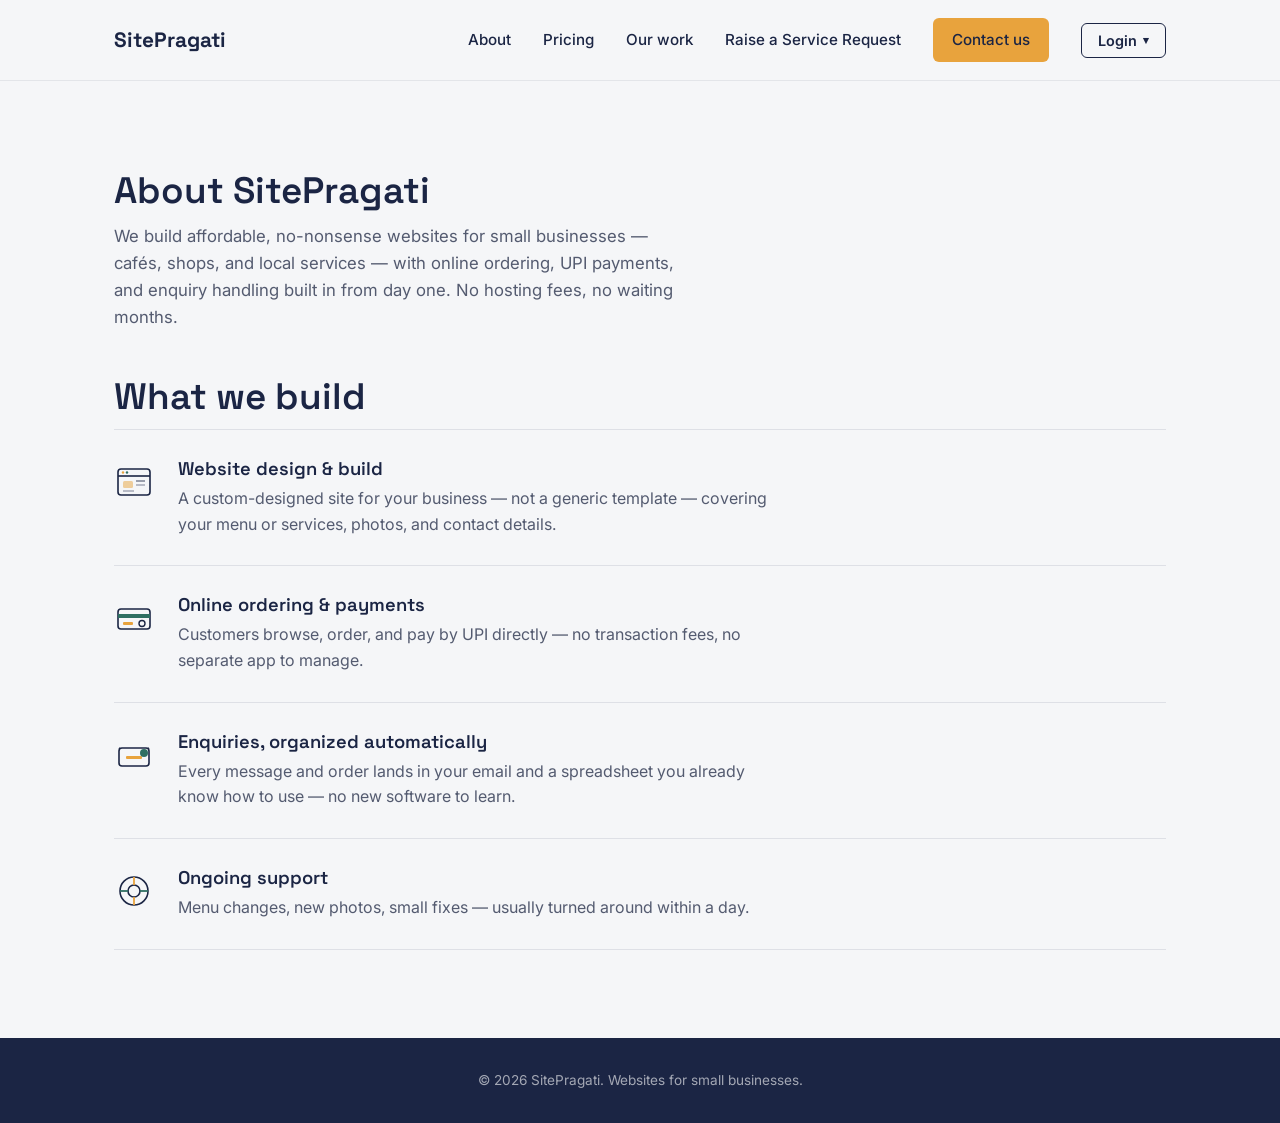
==== about.html @ b1efb274 "Merge Testimonials into Our work; remove standalone tab "What clients say" now lives inside the #wor" ====
<!DOCTYPE html>
<html lang="en">
<head>
<meta charset="UTF-8">
<meta name="viewport" content="width=device-width, initial-scale=1.0">
<meta name="description" content="SitePragati builds affordable websites for small businesses — cafés, shops, and services — with online ordering, UPI payments, and enquiry handling built in from day one. No hosting fees, live in weeks.">
<link rel="canonical" href="https://sitepragati.in/about.html">
<title>About — SitePragati</title>
<link rel="preconnect" href="https://fonts.googleapis.com">
<link rel="preconnect" href="https://fonts.gstatic.com" crossorigin>
<link href="https://fonts.googleapis.com/css2?family=Space+Grotesk:wght@500;600;700&family=Inter:wght@400;500;600&display=swap" rel="stylesheet">
<link rel="stylesheet" href="style.css">
</head>
<body>

<a href="#main" class="skip-link">Skip to content</a>

<header>
  <nav class="nav">
    <a href="/" class="brand">SitePragati</a>
    <button class="nav-toggle" id="navToggle" aria-label="Open menu" aria-expanded="false">&#9776;</button>
    <ul class="nav-links" id="navLinks">
      <li><a href="about.html">About</a></li>
      <li><a href="pricing.html">Pricing</a></li>
      <li><a href="index.html#work">Our work</a></li>
      <li><a href="raise-request.html">Raise a Service Request</a></li>
      <li><a href="contact.html" class="btn btn-primary btn-small">Contact us</a></li>
      <li class="login-dropdown">
        <button type="button" class="login-dropdown-btn" id="loginDropdownBtn" aria-haspopup="true" aria-expanded="false">
          Login <span class="caret">&#9662;</span>
        </button>
        <div class="login-dropdown-menu" id="loginDropdownMenu" hidden>
          <a href="portal.html?role=customer">Customer Login</a>
          <a href="portal.html?role=admin">Admin Login</a>
        </div>
      </li>
    </ul>
  </nav>
</header>

<main id="main">

  <section class="services">
    <div class="wrap">
      <h1 class="page-title">About SitePragati</h1>
      <p class="section-lead">We build affordable, no-nonsense websites for small businesses — cafés, shops, and local services — with online ordering, UPI payments, and enquiry handling built in from day one. No hosting fees, no waiting months.</p>

      <h2>What we build</h2>
      <ul class="service-list">
        <li>
          <img src="images/icon-design.svg" alt="" aria-hidden="true">
          <div>
            <h3>Website design &amp; build</h3>
            <p>A custom-designed site for your business — not a generic template — covering your menu or services, photos, and contact details.</p>
          </div>
        </li>
        <li>
          <img src="images/icon-payment.svg" alt="" aria-hidden="true">
          <div>
            <h3>Online ordering &amp; payments</h3>
            <p>Customers browse, order, and pay by UPI directly — no transaction fees, no separate app to manage.</p>
          </div>
        </li>
        <li>
          <img src="images/icon-inbox.svg" alt="" aria-hidden="true">
          <div>
            <h3>Enquiries, organized automatically</h3>
            <p>Every message and order lands in your email and a spreadsheet you already know how to use — no new software to learn.</p>
          </div>
        </li>
        <li>
          <img src="images/icon-support.svg" alt="" aria-hidden="true">
          <div>
            <h3>Ongoing support</h3>
            <p>Menu changes, new photos, small fixes — usually turned around within a day.</p>
          </div>
        </li>
      </ul>
    </div>
  </section>

</main>

<footer>
  <p>&copy; <span id="year"></span> SitePragati. Websites for small businesses.</p>
</footer>

<script src="common.js"></script>
</body>
</html>
---- style.css ----
:root{
  --navy: #1B2544;
  --navy-soft: #2B3A63;
  --amber: #E8A33D;
  --amber-dark: #C77F1F;
  --teal: #2F6F62;
  --paper: #F5F6F8;
  --paper-dim: #EBEDF2;
  --slate: #545B70;
  --white: #FFFFFF;
}
*{box-sizing:border-box; margin:0; padding:0;}
html{scroll-behavior:smooth;}
body{
  font-family:'Inter', sans-serif;
  background:var(--paper);
  color:var(--navy);
  line-height:1.6;
  font-size:16px;
}
h1,h2,h3{
  font-family:'Space Grotesk', sans-serif;
  color:var(--navy);
  font-weight:600;
  line-height:1.2;
}
a{color:inherit; text-decoration:none;}
img{max-width:100%; display:block;}
.wrap{max-width:1100px; margin:0 auto; padding:0 24px;}

.skip-link{
  position:absolute; left:-999px; top:0; background:var(--amber); color:var(--navy);
  padding:10px 16px; z-index:200; font-weight:600;
}
.skip-link:focus{left:16px; top:16px;}
:focus-visible{outline:3px solid var(--amber); outline-offset:2px;}

/* ===== Header ===== */
header{
  position:sticky; top:0; z-index:100;
  background:rgba(245,246,248,0.92);
  backdrop-filter:blur(8px);
  border-bottom:1px solid rgba(27,37,68,0.08);
}
.nav{
  display:flex; align-items:center; justify-content:space-between;
  padding:18px 24px; max-width:1100px; margin:0 auto;
}
.brand{
  font-family:'Space Grotesk', sans-serif; font-weight:700; font-size:1.3rem;
  color:var(--navy);
}
.nav-links{display:flex; align-items:center; gap:32px; list-style:none;}
.nav-links a{font-size:0.95rem; font-weight:500; color:var(--navy);}
.nav-links a:not(.btn):hover{color:var(--teal);}

.login-dropdown{position:relative;}
.login-dropdown-btn{
  background:none; border:1.5px solid var(--navy); color:var(--navy);
  font-family:inherit; font-size:0.9rem; font-weight:600;
  padding:8px 16px; border-radius:6px; cursor:pointer;
  display:flex; align-items:center; gap:6px;
}
.login-dropdown-btn:hover{background:rgba(27,37,68,0.06);}
.login-dropdown-btn .caret{font-size:0.7rem;}
.login-dropdown-menu{
  position:absolute; top:calc(100% + 8px); right:0; z-index:50;
  background:var(--white); border:1px solid rgba(27,37,68,0.12);
  border-radius:8px; box-shadow:0 10px 30px rgba(27,37,68,0.15);
  min-width:170px; overflow:hidden;
}
.login-dropdown-menu a{
  display:block; padding:12px 16px; font-size:0.9rem; font-weight:500;
  color:var(--navy); border-bottom:1px solid rgba(27,37,68,0.08);
}
.login-dropdown-menu a:last-child{border-bottom:none;}
.login-dropdown-menu a:hover{background:var(--paper-dim); color:var(--teal);}

@media (max-width:800px){
  .login-dropdown{width:100%;}
  .login-dropdown-btn{width:100%; justify-content:space-between; padding:14px 24px; border:none; border-radius:0;}
  .login-dropdown-menu{position:static; box-shadow:none; border:none; border-top:1px solid rgba(27,37,68,0.08); border-radius:0;}
}
.nav-toggle{display:none; background:none; border:none; font-size:1.6rem; color:var(--navy); cursor:pointer;}

@media (max-width:800px){
  .nav-links{
    position:absolute; top:100%; left:0; right:0;
    background:var(--paper);
    flex-direction:column; align-items:flex-start; gap:0;
    border-bottom:1px solid rgba(27,37,68,0.08);
    max-height:0; overflow:hidden; transition:max-height 0.25s ease;
  }
  .nav-links.open{max-height:80vh; overflow-y:auto;}
  .nav-links li{width:100%;}
  .nav-links a{display:block; padding:16px 24px; width:100%; border-bottom:1px solid rgba(27,37,68,0.06);}
  .nav-toggle{display:block;}
}

/* ===== Buttons ===== */
.btn{
  display:inline-block; padding:13px 26px; border-radius:6px;
  font-weight:600; font-size:0.95rem; cursor:pointer; border:1.5px solid transparent;
  transition:transform 0.15s ease, background 0.15s ease;
}
.btn-primary{background:var(--amber); color:var(--navy);}
.btn-primary:hover{background:var(--amber-dark); transform:translateY(-1px);}
.btn-outline{border-color:var(--navy); color:var(--navy);}
.btn-outline:hover{background:rgba(27,37,68,0.06);}
.btn-small{padding:9px 18px; font-size:0.88rem;}

section{padding:88px 0;}
h2{font-size:clamp(1.7rem, 3.2vw, 2.3rem); margin-bottom:10px;}
.section-lead{color:var(--slate); font-size:1.05rem; max-width:52ch; margin-bottom:44px;}
/* Standalone page title (About/Pricing/Contact) — an <h1>, sized to match h2 */
.page-title{font-size:clamp(1.7rem, 3.2vw, 2.3rem); margin-bottom:10px;}

/* ===== Hero ===== */
.hero{padding:70px 0 90px;}
.hero-grid{display:grid; grid-template-columns:1.1fr 0.9fr; gap:56px; align-items:center;}
.hero-grid > *{min-width:0;}
.hero-copy h1{font-size:clamp(2.2rem, 4.6vw, 3.2rem); max-width:16ch; margin-bottom:20px;}
.hero-copy p{color:var(--slate); font-size:1.1rem; max-width:48ch; margin-bottom:32px;}
.hero-actions{display:flex; gap:16px; flex-wrap:wrap; margin-bottom:40px;}
.hero-facts{display:flex; gap:36px; list-style:none;}
.hero-facts li{display:flex; flex-direction:column;}
.hero-facts strong{font-family:'Space Grotesk', sans-serif; font-size:1.4rem; color:var(--teal);}
.hero-facts span{font-size:0.85rem; color:var(--slate);}
.hero-visual{background:var(--paper-dim); border-radius:12px; padding:20px;}

@media (max-width:860px){
  .hero-grid{grid-template-columns:1fr;}
  .hero-visual{order:-1;}
}

/* ===== Services ===== */
.service-list{list-style:none; display:flex; flex-direction:column; gap:0;}
.service-list li{
  display:flex; gap:24px; align-items:flex-start;
  padding:28px 0; border-top:1px solid rgba(27,37,68,0.1);
}
.service-list li:last-child{border-bottom:1px solid rgba(27,37,68,0.1);}
.service-list img{width:40px; height:40px; flex-shrink:0; margin-top:4px;}
.service-list h3{font-size:1.15rem; margin-bottom:6px;}
.service-list p{color:var(--slate); max-width:60ch;}

/* ===== Pricing ===== */
.price-grid{display:grid; grid-template-columns:1fr 1fr 1fr; gap:24px; align-items:stretch; margin-bottom:40px;}
.price-grid > *{min-width:0;}
.price-card{
  border:1px solid rgba(27,37,68,0.15); border-radius:10px;
  padding:32px 28px; display:flex; flex-direction:column;
  background:var(--white);
}
.price-card-featured{
  border:2px solid var(--amber);
  background:var(--navy);
  position:relative;
}
.price-card-featured h3, .price-card-featured .price-amount{color:var(--white);}
.price-card-featured .price-note{color:rgba(255,255,255,0.6);}
.price-card-featured ul li{color:rgba(255,255,255,0.85); border-top-color:rgba(255,255,255,0.15);}
.price-badge{
  color:var(--amber); font-weight:600; font-size:0.82rem;
  margin-bottom:10px;
}
.price-card h3{font-size:1.2rem; margin-bottom:10px;}
.price-amount{font-family:'Space Grotesk', sans-serif; font-size:1.6rem; font-weight:700; color:var(--navy);}
.price-note{font-size:0.82rem; color:var(--slate); margin-bottom:20px;}
.price-card ul{list-style:none; flex-grow:1; margin-bottom:24px;}
.price-card ul li{
  font-size:0.92rem; color:var(--slate); padding:10px 0;
  border-top:1px solid rgba(27,37,68,0.08);
}
.price-card ul li:first-child{border-top:none;}
.price-cta{width:100%; text-align:center;}
.price-card-featured .btn-outline{border-color:var(--white); color:var(--white);}
.price-card-featured .btn-outline:hover{background:rgba(255,255,255,0.1);}

.care-plan{
  display:flex; justify-content:space-between; align-items:center; gap:32px;
  flex-wrap:wrap; padding:32px; border-radius:10px;
  background:var(--paper-dim); border:1px dashed rgba(27,37,68,0.25);
}
.care-plan-copy{flex:1; min-width:260px;}
.care-plan-copy h3{font-size:1.1rem; margin-bottom:8px;}
.care-plan-copy h3 span{font-weight:400; color:var(--slate); font-size:0.9rem;}
.care-plan-copy p{color:var(--slate); max-width:52ch;}
.care-plan-price{text-align:right; flex-shrink:0;}
.care-plan-price .price-note{margin-bottom:14px;}

@media (max-width:900px){
  .price-grid{grid-template-columns:1fr;}
  .care-plan{flex-direction:column; align-items:flex-start; text-align:left;}
  .care-plan-price{text-align:left;}
}

/* ===== Work / Case study ===== */
.work{background:var(--navy); color:var(--white);}
.work h2, .work .section-lead{color:var(--white);}
.work .section-lead{color:rgba(255,255,255,0.7);}
.testimonials-inline{margin-top:80px; padding-top:64px; border-top:1px solid rgba(255,255,255,0.12);}
.testimonials-inline h3{color:var(--white); font-size:1.4rem; margin-bottom:28px;}
.work blockquote p{color:var(--white);}
.work blockquote cite{color:rgba(255,255,255,0.6);}
.work .testimonial-note{color:rgba(255,255,255,0.6);}
.case-study{display:grid; grid-template-columns:1.1fr 0.9fr; gap:48px; align-items:center;}
.case-study > *{min-width:0;}
.case-study + .case-study{margin-top:64px; padding-top:64px; border-top:1px solid rgba(255,255,255,0.12);}
.work-status{color:rgba(255,255,255,0.6); font-size:0.95rem;}
.browser-frame{background:var(--white); border-radius:10px; overflow:hidden; box-shadow:0 20px 50px rgba(0,0,0,0.35);}
.browser-bar{
  display:flex; align-items:center; gap:6px; padding:10px 14px;
  background:var(--paper-dim);
}
.browser-bar span{width:9px; height:9px; border-radius:50%; background:rgba(27,37,68,0.25);}
.browser-url{
  margin-left:12px; font-size:0.75rem; color:var(--slate);
  background:var(--white); padding:3px 10px; border-radius:4px;
}
.case-kicker{color:var(--amber); font-weight:600; font-size:0.95rem; margin-bottom:8px;}
.case-copy h3{font-size:1.6rem; color:var(--white); margin-bottom:14px;}
.case-copy p{color:rgba(255,255,255,0.78); margin-bottom:26px;}
.case-stats{display:flex; gap:32px; list-style:none; flex-wrap:wrap;}
.case-stats li{display:flex; flex-direction:column;}
.case-stats strong{font-family:'Space Grotesk', sans-serif; font-size:1.3rem; color:var(--amber);}
.case-stats span{font-size:0.82rem; color:rgba(255,255,255,0.6);}

@media (max-width:860px){
  .case-study{grid-template-columns:1fr;}
}

/* ===== Razorpay demo ===== */
.razorpay-demo{background:var(--paper-dim);}
.razorpay-grid{display:grid; grid-template-columns:1.1fr 0.9fr; gap:48px; align-items:center;}
.razorpay-grid > *{min-width:0;}
.demo-badge{
  display:inline-block; font-size:0.82rem; font-weight:600; color:var(--teal);
  background:rgba(47,111,98,0.1); padding:5px 12px; border-radius:20px; margin-bottom:16px;
}
.razorpay-copy p{color:var(--slate); margin-bottom:16px; max-width:48ch;}
.test-details{
  font-size:0.85rem; background:var(--white); padding:14px 16px;
  border-radius:6px; border:1px solid rgba(27,37,68,0.1); color:var(--navy);
  line-height:1.7;
}
.razorpay-box{
  background:var(--white); border-radius:10px; padding:32px;
  border:1px solid rgba(27,37,68,0.1); display:flex; flex-direction:column; gap:12px;
}
.razorpay-box label{font-size:0.88rem; font-weight:600; color:var(--navy);}
.razorpay-box input{
  padding:12px 14px; border:1px solid rgba(27,37,68,0.2); border-radius:6px;
  font-family:inherit; font-size:1rem; background:var(--paper); color:var(--navy);
}
.razorpay-box .btn{margin-top:6px;}
#razorpayStatus{min-height:1.2em; font-weight:500;}

@media (max-width:860px){
  .razorpay-grid{grid-template-columns:1fr;}
}

/* ===== Testimonials ===== */
.quote-grid{display:grid; grid-template-columns:1fr 1fr; gap:40px;}
.quote-grid > *{min-width:0;}
blockquote{border-left:3px solid var(--teal); padding-left:24px;}
blockquote p{font-size:1.1rem; margin-bottom:14px; color:var(--navy);}
blockquote cite{font-size:0.88rem; color:var(--slate); font-style:normal;}
.testimonial-note{margin-top:36px; font-size:0.85rem; color:var(--slate); font-style:italic;}

/* ===== Referral ===== */
.referral-section{padding:20px 0 60px;}
.referral-card{
  display:flex; align-items:center; gap:28px; flex-wrap:wrap;
  background:linear-gradient(135deg, var(--navy) 0%, #2B3A63 100%);
  border-radius:14px; padding:36px 40px;
  box-shadow:0 12px 32px rgba(27,37,68,0.2);
}
.referral-card-icon{
  font-size:2.4rem; flex-shrink:0;
  background:rgba(232,163,61,0.18); width:72px; height:72px;
  border-radius:50%; display:flex; align-items:center; justify-content:center;
}
.referral-card-text{flex:1; min-width:260px;}
.referral-card-text h2{color:#FFFFFF; font-size:1.4rem; margin-bottom:8px;}
.referral-card-text p{color:rgba(255,255,255,0.78); font-size:0.98rem; line-height:1.6; margin:0;}
.referral-card .btn{flex-shrink:0;}

@media (max-width:700px){
  .referral-card{flex-direction:column; align-items:flex-start; text-align:left; padding:28px;}
  .referral-card .btn{width:100%; text-align:center;}
}

@media (max-width:700px){
  .quote-grid{grid-template-columns:1fr;}
}

/* ===== Contact ===== */
.contact-grid{display:grid; grid-template-columns:0.9fr 1.1fr; gap:56px;}
.contact-grid > *{min-width:0;}
.contact-copy p{color:var(--slate); margin-bottom:28px; max-width:40ch;}
.contact-info dt{font-weight:600; font-size:0.85rem; color:var(--slate); margin-top:14px;}
.contact-info dt:first-child{margin-top:0;}
.contact-info dd{font-size:1.05rem;}

form{display:flex; flex-direction:column; gap:14px; background:var(--white); padding:32px; border-radius:10px; border:1px solid rgba(27,37,68,0.1);}
label{font-size:0.88rem; font-weight:600; color:var(--navy);}
input, select, textarea{
  padding:12px 14px; border:1px solid rgba(27,37,68,0.2); border-radius:6px;
  font-family:inherit; font-size:0.98rem; background:var(--paper); color:var(--navy);
}
input:focus, select:focus, textarea:focus{border-color:var(--teal);}
textarea{resize:vertical;}
form .btn{margin-top:6px; align-self:flex-start;}
.form-note{font-size:0.82rem; color:var(--slate);}

@media (max-width:860px){
  .contact-grid{grid-template-columns:1fr;}
}

footer{
  background:var(--navy); color:rgba(255,255,255,0.6);
  padding:32px 24px; text-align:center; font-size:0.85rem;
}

@media (prefers-reduced-motion: reduce){
  html{scroll-behavior:auto;}
  *{transition:none !important;}
}
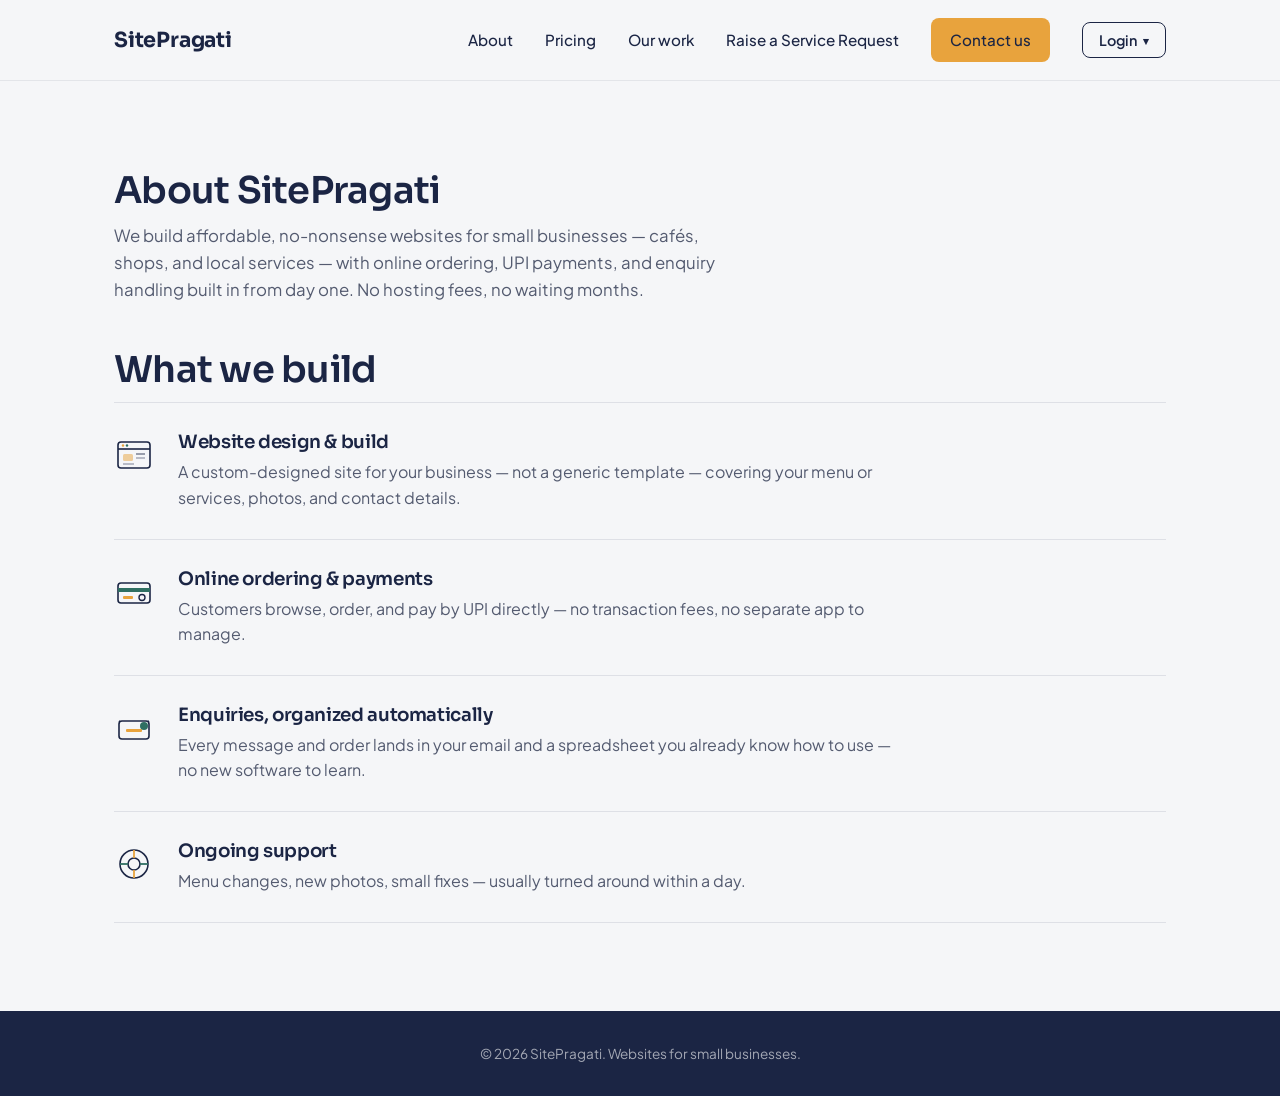
==== commit f33c094d: "Refresh typography and layout across the site Swap Space Grotesk/Inter for Sora (headings) and Plus " ====
--- a/about.html
+++ b/about.html
@@ -8,7 +8,7 @@
 <title>About — SitePragati</title>
 <link rel="preconnect" href="https://fonts.googleapis.com">
 <link rel="preconnect" href="https://fonts.gstatic.com" crossorigin>
-<link href="https://fonts.googleapis.com/css2?family=Space+Grotesk:wght@500;600;700&family=Inter:wght@400;500;600&display=swap" rel="stylesheet">
+<link href="https://fonts.googleapis.com/css2?family=Sora:wght@500;600;700&family=Plus+Jakarta+Sans:wght@400;500;600;700&display=swap" rel="stylesheet">
 <link rel="stylesheet" href="style.css">
 </head>
 <body>
--- a/style.css
+++ b/style.css
@@ -8,21 +8,26 @@
   --paper-dim: #EBEDF2;
   --slate: #545B70;
   --white: #FFFFFF;
+  --radius-sm: 8px;
+  --radius-md: 12px;
+  --radius-lg: 16px;
+  --shadow-card: 0 4px 16px rgba(27,37,68,0.06);
 }
 *{box-sizing:border-box; margin:0; padding:0;}
 html{scroll-behavior:smooth;}
 body{
-  font-family:'Inter', sans-serif;
+  font-family:'Plus Jakarta Sans', sans-serif;
   background:var(--paper);
   color:var(--navy);
   line-height:1.6;
   font-size:16px;
 }
 h1,h2,h3{
-  font-family:'Space Grotesk', sans-serif;
+  font-family:'Sora', sans-serif;
   color:var(--navy);
   font-weight:600;
   line-height:1.2;
+  letter-spacing:-0.02em;
 }
 a{color:inherit; text-decoration:none;}
 img{max-width:100%; display:block;}
@@ -47,8 +52,8 @@
   padding:18px 24px; max-width:1100px; margin:0 auto;
 }
 .brand{
-  font-family:'Space Grotesk', sans-serif; font-weight:700; font-size:1.3rem;
-  color:var(--navy);
+  font-family:'Sora', sans-serif; font-weight:700; font-size:1.3rem;
+  color:var(--navy); letter-spacing:-0.01em;
 }
 .nav-links{display:flex; align-items:center; gap:32px; list-style:none;}
 .nav-links a{font-size:0.95rem; font-weight:500; color:var(--navy);}
@@ -58,7 +63,7 @@
 .login-dropdown-btn{
   background:none; border:1.5px solid var(--navy); color:var(--navy);
   font-family:inherit; font-size:0.9rem; font-weight:600;
-  padding:8px 16px; border-radius:6px; cursor:pointer;
+  padding:8px 16px; border-radius:var(--radius-sm); cursor:pointer;
   display:flex; align-items:center; gap:6px;
 }
 .login-dropdown-btn:hover{background:rgba(27,37,68,0.06);}
@@ -66,7 +71,7 @@
 .login-dropdown-menu{
   position:absolute; top:calc(100% + 8px); right:0; z-index:50;
   background:var(--white); border:1px solid rgba(27,37,68,0.12);
-  border-radius:8px; box-shadow:0 10px 30px rgba(27,37,68,0.15);
+  border-radius:var(--radius-sm); box-shadow:0 10px 30px rgba(27,37,68,0.15);
   min-width:170px; overflow:hidden;
 }
 .login-dropdown-menu a{
@@ -99,7 +104,7 @@
 
 /* ===== Buttons ===== */
 .btn{
-  display:inline-block; padding:13px 26px; border-radius:6px;
+  display:inline-block; padding:13px 26px; border-radius:var(--radius-sm);
   font-weight:600; font-size:0.95rem; cursor:pointer; border:1.5px solid transparent;
   transition:transform 0.15s ease, background 0.15s ease;
 }
@@ -124,9 +129,9 @@
 .hero-actions{display:flex; gap:16px; flex-wrap:wrap; margin-bottom:40px;}
 .hero-facts{display:flex; gap:36px; list-style:none;}
 .hero-facts li{display:flex; flex-direction:column;}
-.hero-facts strong{font-family:'Space Grotesk', sans-serif; font-size:1.4rem; color:var(--teal);}
+.hero-facts strong{font-family:'Sora', sans-serif; font-size:1.4rem; color:var(--teal);}
 .hero-facts span{font-size:0.85rem; color:var(--slate);}
-.hero-visual{background:var(--paper-dim); border-radius:12px; padding:20px;}
+.hero-visual{background:var(--paper-dim); border-radius:var(--radius-md); padding:20px;}
 
 @media (max-width:860px){
   .hero-grid{grid-template-columns:1fr;}
@@ -148,9 +153,9 @@
 .price-grid{display:grid; grid-template-columns:1fr 1fr 1fr; gap:24px; align-items:stretch; margin-bottom:40px;}
 .price-grid > *{min-width:0;}
 .price-card{
-  border:1px solid rgba(27,37,68,0.15); border-radius:10px;
+  border:1px solid rgba(27,37,68,0.15); border-radius:var(--radius-md);
   padding:32px 28px; display:flex; flex-direction:column;
-  background:var(--white);
+  background:var(--white); box-shadow:var(--shadow-card);
 }
 .price-card-featured{
   border:2px solid var(--amber);
@@ -161,11 +166,12 @@
 .price-card-featured .price-note{color:rgba(255,255,255,0.6);}
 .price-card-featured ul li{color:rgba(255,255,255,0.85); border-top-color:rgba(255,255,255,0.15);}
 .price-badge{
-  color:var(--amber); font-weight:600; font-size:0.82rem;
+  color:var(--amber); font-weight:600; font-size:0.78rem;
+  text-transform:uppercase; letter-spacing:0.06em;
   margin-bottom:10px;
 }
 .price-card h3{font-size:1.2rem; margin-bottom:10px;}
-.price-amount{font-family:'Space Grotesk', sans-serif; font-size:1.6rem; font-weight:700; color:var(--navy);}
+.price-amount{font-family:'Sora', sans-serif; font-size:1.6rem; font-weight:700; color:var(--navy);}
 .price-note{font-size:0.82rem; color:var(--slate); margin-bottom:20px;}
 .price-card ul{list-style:none; flex-grow:1; margin-bottom:24px;}
 .price-card ul li{
@@ -179,7 +185,7 @@
 
 .care-plan{
   display:flex; justify-content:space-between; align-items:center; gap:32px;
-  flex-wrap:wrap; padding:32px; border-radius:10px;
+  flex-wrap:wrap; padding:32px; border-radius:var(--radius-md);
   background:var(--paper-dim); border:1px dashed rgba(27,37,68,0.25);
 }
 .care-plan-copy{flex:1; min-width:260px;}
@@ -208,7 +214,7 @@
 .case-study > *{min-width:0;}
 .case-study + .case-study{margin-top:64px; padding-top:64px; border-top:1px solid rgba(255,255,255,0.12);}
 .work-status{color:rgba(255,255,255,0.6); font-size:0.95rem;}
-.browser-frame{background:var(--white); border-radius:10px; overflow:hidden; box-shadow:0 20px 50px rgba(0,0,0,0.35);}
+.browser-frame{background:var(--white); border-radius:var(--radius-md); overflow:hidden; box-shadow:0 20px 50px rgba(0,0,0,0.35);}
 .browser-bar{
   display:flex; align-items:center; gap:6px; padding:10px 14px;
   background:var(--paper-dim);
@@ -218,12 +224,12 @@
   margin-left:12px; font-size:0.75rem; color:var(--slate);
   background:var(--white); padding:3px 10px; border-radius:4px;
 }
-.case-kicker{color:var(--amber); font-weight:600; font-size:0.95rem; margin-bottom:8px;}
+.case-kicker{color:var(--amber); font-weight:600; font-size:0.8rem; text-transform:uppercase; letter-spacing:0.06em; margin-bottom:10px;}
 .case-copy h3{font-size:1.6rem; color:var(--white); margin-bottom:14px;}
 .case-copy p{color:rgba(255,255,255,0.78); margin-bottom:26px;}
 .case-stats{display:flex; gap:32px; list-style:none; flex-wrap:wrap;}
 .case-stats li{display:flex; flex-direction:column;}
-.case-stats strong{font-family:'Space Grotesk', sans-serif; font-size:1.3rem; color:var(--amber);}
+.case-stats strong{font-family:'Sora', sans-serif; font-size:1.3rem; color:var(--amber);}
 .case-stats span{font-size:0.82rem; color:rgba(255,255,255,0.6);}
 
 @media (max-width:860px){
@@ -235,22 +241,24 @@
 .razorpay-grid{display:grid; grid-template-columns:1.1fr 0.9fr; gap:48px; align-items:center;}
 .razorpay-grid > *{min-width:0;}
 .demo-badge{
-  display:inline-block; font-size:0.82rem; font-weight:600; color:var(--teal);
+  display:inline-block; font-size:0.76rem; font-weight:600; color:var(--teal);
+  text-transform:uppercase; letter-spacing:0.06em;
   background:rgba(47,111,98,0.1); padding:5px 12px; border-radius:20px; margin-bottom:16px;
 }
 .razorpay-copy p{color:var(--slate); margin-bottom:16px; max-width:48ch;}
 .test-details{
   font-size:0.85rem; background:var(--white); padding:14px 16px;
-  border-radius:6px; border:1px solid rgba(27,37,68,0.1); color:var(--navy);
+  border-radius:var(--radius-sm); border:1px solid rgba(27,37,68,0.1); color:var(--navy);
   line-height:1.7;
 }
 .razorpay-box{
-  background:var(--white); border-radius:10px; padding:32px;
+  background:var(--white); border-radius:var(--radius-md); padding:32px;
   border:1px solid rgba(27,37,68,0.1); display:flex; flex-direction:column; gap:12px;
+  box-shadow:var(--shadow-card);
 }
 .razorpay-box label{font-size:0.88rem; font-weight:600; color:var(--navy);}
 .razorpay-box input{
-  padding:12px 14px; border:1px solid rgba(27,37,68,0.2); border-radius:6px;
+  padding:12px 14px; border:1px solid rgba(27,37,68,0.2); border-radius:var(--radius-sm);
   font-family:inherit; font-size:1rem; background:var(--paper); color:var(--navy);
 }
 .razorpay-box .btn{margin-top:6px;}
@@ -273,7 +281,7 @@
 .referral-card{
   display:flex; align-items:center; gap:28px; flex-wrap:wrap;
   background:linear-gradient(135deg, var(--navy) 0%, #2B3A63 100%);
-  border-radius:14px; padding:36px 40px;
+  border-radius:var(--radius-lg); padding:36px 40px;
   box-shadow:0 12px 32px rgba(27,37,68,0.2);
 }
 .referral-card-icon{
@@ -303,10 +311,10 @@
 .contact-info dt:first-child{margin-top:0;}
 .contact-info dd{font-size:1.05rem;}
 
-form{display:flex; flex-direction:column; gap:14px; background:var(--white); padding:32px; border-radius:10px; border:1px solid rgba(27,37,68,0.1);}
+form{display:flex; flex-direction:column; gap:14px; background:var(--white); padding:32px; border-radius:var(--radius-md); border:1px solid rgba(27,37,68,0.1); box-shadow:var(--shadow-card);}
 label{font-size:0.88rem; font-weight:600; color:var(--navy);}
 input, select, textarea{
-  padding:12px 14px; border:1px solid rgba(27,37,68,0.2); border-radius:6px;
+  padding:12px 14px; border:1px solid rgba(27,37,68,0.2); border-radius:var(--radius-sm);
   font-family:inherit; font-size:0.98rem; background:var(--paper); color:var(--navy);
 }
 input:focus, select:focus, textarea:focus{border-color:var(--teal);}
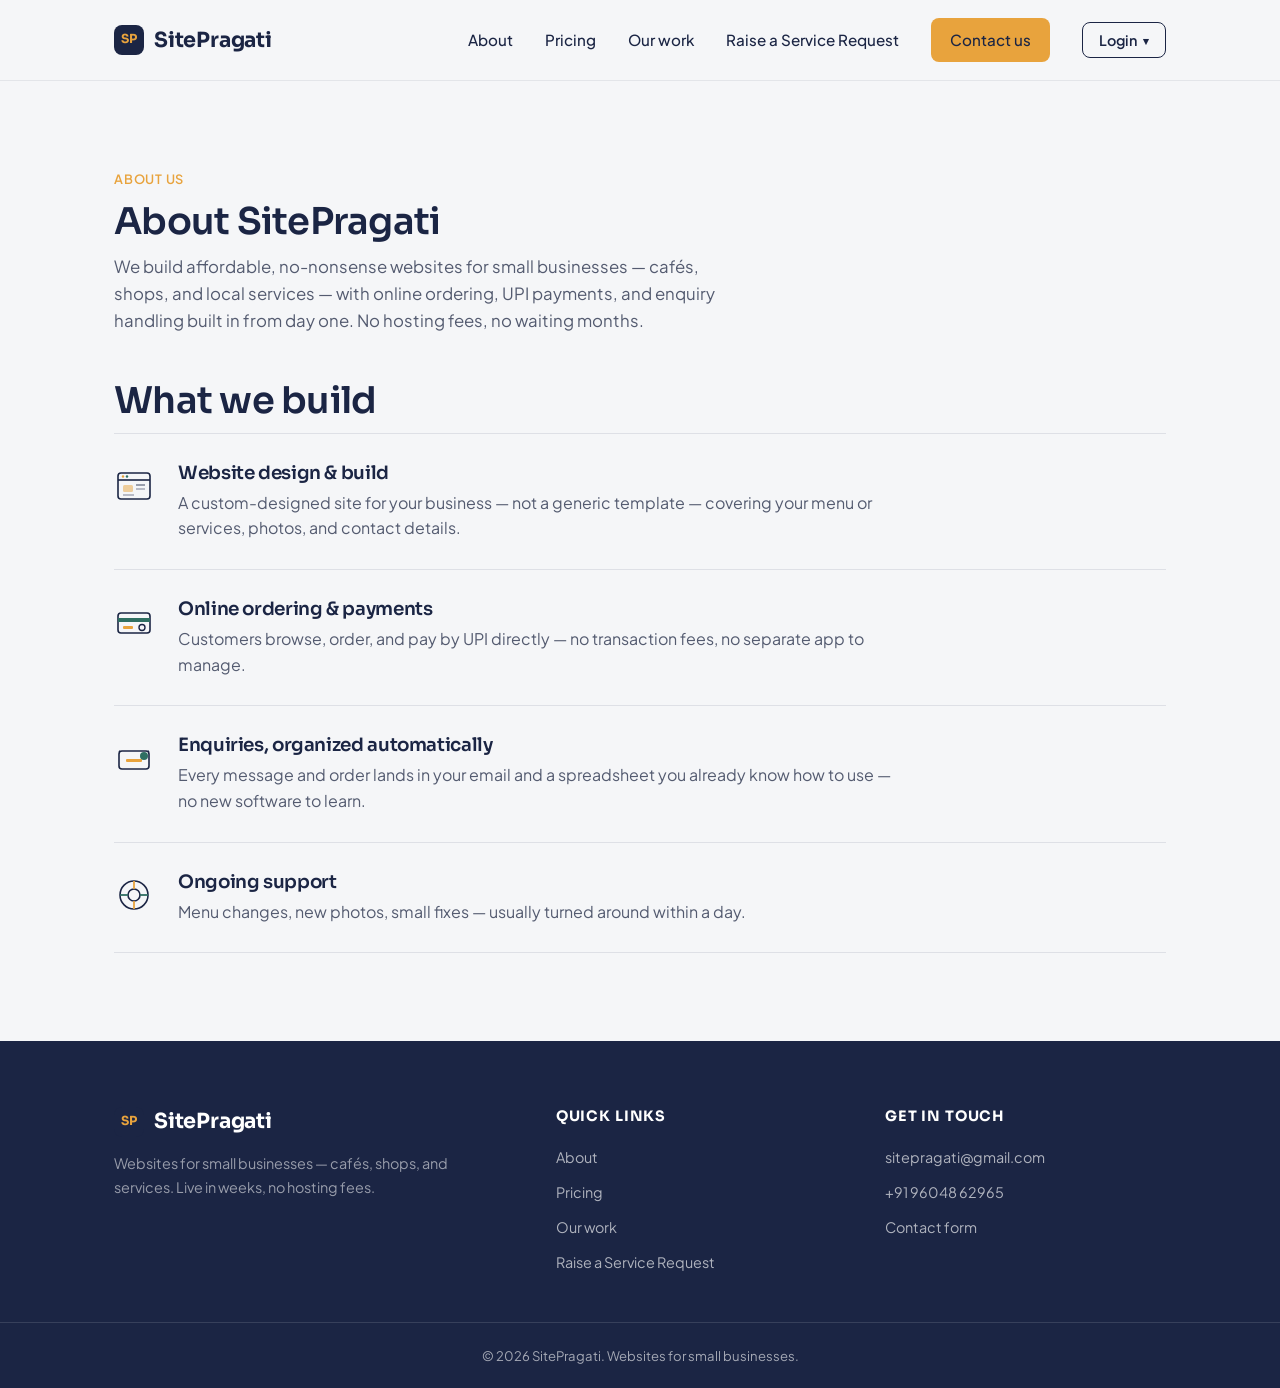
==== commit 8c27ca3c: "Add professional layout polish: footer, brand mark, hover states Rebuild the single-line footer into" ====
--- a/about.html
+++ b/about.html
@@ -17,7 +17,7 @@
 
 <header>
   <nav class="nav">
-    <a href="/" class="brand">SitePragati</a>
+    <a href="/" class="brand"><span class="brand-mark" aria-hidden="true">SP</span>SitePragati</a>
     <button class="nav-toggle" id="navToggle" aria-label="Open menu" aria-expanded="false">&#9776;</button>
     <ul class="nav-links" id="navLinks">
       <li><a href="about.html">About</a></li>
@@ -42,6 +42,7 @@
 
   <section class="services">
     <div class="wrap">
+      <span class="page-eyebrow">About us</span>
       <h1 class="page-title">About SitePragati</h1>
       <p class="section-lead">We build affordable, no-nonsense websites for small businesses — cafés, shops, and local services — with online ordering, UPI payments, and enquiry handling built in from day one. No hosting fees, no waiting months.</p>
 
@@ -81,8 +82,33 @@
 
 </main>
 
-<footer>
-  <p>&copy; <span id="year"></span> SitePragati. Websites for small businesses.</p>
+<footer class="site-footer">
+  <div class="wrap footer-grid">
+    <div class="footer-brand">
+      <p class="brand footer-logo"><span class="brand-mark" aria-hidden="true">SP</span>SitePragati</p>
+      <p class="footer-tagline">Websites for small businesses — cafés, shops, and services. Live in weeks, no hosting fees.</p>
+    </div>
+    <div class="footer-col">
+      <h4>Quick links</h4>
+      <ul>
+        <li><a href="about.html">About</a></li>
+        <li><a href="pricing.html">Pricing</a></li>
+        <li><a href="index.html#work">Our work</a></li>
+        <li><a href="raise-request.html">Raise a Service Request</a></li>
+      </ul>
+    </div>
+    <div class="footer-col">
+      <h4>Get in touch</h4>
+      <ul>
+        <li><a href="mailto:sitepragati@gmail.com">sitepragati@gmail.com</a></li>
+        <li><a href="tel:+919604862965">+91 96048 62965</a></li>
+        <li><a href="contact.html">Contact form</a></li>
+      </ul>
+    </div>
+  </div>
+  <div class="footer-bottom">
+    <p>&copy; <span id="year"></span> SitePragati. Websites for small businesses.</p>
+  </div>
 </footer>
 
 <script src="common.js"></script>
--- a/style.css
+++ b/style.css
@@ -54,6 +54,14 @@
 .brand{
   font-family:'Sora', sans-serif; font-weight:700; font-size:1.3rem;
   color:var(--navy); letter-spacing:-0.01em;
+  display:flex; align-items:center; gap:10px;
+}
+.brand-mark{
+  display:flex; align-items:center; justify-content:center;
+  width:30px; height:30px; border-radius:var(--radius-sm);
+  background:var(--navy); color:var(--amber);
+  font-size:0.78rem; font-weight:700; letter-spacing:0;
+  flex-shrink:0;
 }
 .nav-links{display:flex; align-items:center; gap:32px; list-style:none;}
 .nav-links a{font-size:0.95rem; font-weight:500; color:var(--navy);}
@@ -119,6 +127,10 @@
 .section-lead{color:var(--slate); font-size:1.05rem; max-width:52ch; margin-bottom:44px;}
 /* Standalone page title (About/Pricing/Contact) — an <h1>, sized to match h2 */
 .page-title{font-size:clamp(1.7rem, 3.2vw, 2.3rem); margin-bottom:10px;}
+.page-eyebrow{
+  display:block; color:var(--amber); font-weight:600; font-size:0.8rem;
+  text-transform:uppercase; letter-spacing:0.06em; margin-bottom:10px;
+}
 
 /* ===== Hero ===== */
 .hero{padding:70px 0 90px;}
@@ -156,7 +168,9 @@
   border:1px solid rgba(27,37,68,0.15); border-radius:var(--radius-md);
   padding:32px 28px; display:flex; flex-direction:column;
   background:var(--white); box-shadow:var(--shadow-card);
-}
+  transition:transform 0.2s ease, box-shadow 0.2s ease;
+}
+.price-card:hover{transform:translateY(-4px); box-shadow:0 12px 28px rgba(27,37,68,0.12);}
 .price-card-featured{
   border:2px solid var(--amber);
   background:var(--navy);
@@ -207,6 +221,7 @@
 .work .section-lead{color:rgba(255,255,255,0.7);}
 .testimonials-inline{margin-top:80px; padding-top:64px; border-top:1px solid rgba(255,255,255,0.12);}
 .testimonials-inline h3{color:var(--white); font-size:1.4rem; margin-bottom:28px;}
+.work blockquote::before{color:var(--amber); opacity:0.25;}
 .work blockquote p{color:var(--white);}
 .work blockquote cite{color:rgba(255,255,255,0.6);}
 .work .testimonial-note{color:rgba(255,255,255,0.6);}
@@ -214,7 +229,12 @@
 .case-study > *{min-width:0;}
 .case-study + .case-study{margin-top:64px; padding-top:64px; border-top:1px solid rgba(255,255,255,0.12);}
 .work-status{color:rgba(255,255,255,0.6); font-size:0.95rem;}
-.browser-frame{background:var(--white); border-radius:var(--radius-md); overflow:hidden; box-shadow:0 20px 50px rgba(0,0,0,0.35);}
+.browser-frame{
+  background:var(--white); border-radius:var(--radius-md); overflow:hidden;
+  box-shadow:0 20px 50px rgba(0,0,0,0.35);
+  transition:transform 0.25s ease, box-shadow 0.25s ease;
+}
+.browser-frame:hover{transform:translateY(-4px); box-shadow:0 26px 60px rgba(0,0,0,0.4);}
 .browser-bar{
   display:flex; align-items:center; gap:6px; padding:10px 14px;
   background:var(--paper-dim);
@@ -271,8 +291,13 @@
 /* ===== Testimonials ===== */
 .quote-grid{display:grid; grid-template-columns:1fr 1fr; gap:40px;}
 .quote-grid > *{min-width:0;}
-blockquote{border-left:3px solid var(--teal); padding-left:24px;}
-blockquote p{font-size:1.1rem; margin-bottom:14px; color:var(--navy);}
+blockquote{border-left:3px solid var(--teal); padding-left:24px; position:relative;}
+blockquote::before{
+  content:'"'; position:absolute; left:20px; top:-30px;
+  font-family:'Sora', sans-serif; font-size:3.4rem; font-weight:700;
+  color:var(--teal); opacity:0.18; line-height:1;
+}
+blockquote p{font-size:1.1rem; margin-bottom:14px; color:var(--navy); position:relative;}
 blockquote cite{font-size:0.88rem; color:var(--slate); font-style:normal;}
 .testimonial-note{margin-top:36px; font-size:0.85rem; color:var(--slate); font-style:italic;}
 
@@ -326,9 +351,30 @@
   .contact-grid{grid-template-columns:1fr;}
 }
 
-footer{
+.site-footer{
   background:var(--navy); color:rgba(255,255,255,0.6);
-  padding:32px 24px; text-align:center; font-size:0.85rem;
+  padding:64px 0 0; font-size:0.9rem;
+}
+.footer-grid{
+  display:grid; grid-template-columns:1.4fr 1fr 1fr; gap:48px;
+  padding-bottom:48px;
+}
+.footer-brand .brand{color:var(--white); margin-bottom:14px;}
+.footer-tagline{color:rgba(255,255,255,0.55); max-width:34ch; line-height:1.6;}
+.footer-col h4{
+  font-family:'Sora', sans-serif; color:var(--white); font-size:0.9rem;
+  text-transform:uppercase; letter-spacing:0.06em; margin-bottom:18px;
+}
+.footer-col ul{list-style:none; display:flex; flex-direction:column; gap:12px;}
+.footer-col a{color:rgba(255,255,255,0.65); transition:color 0.15s ease;}
+.footer-col a:hover{color:var(--amber);}
+.footer-bottom{
+  border-top:1px solid rgba(255,255,255,0.12);
+  padding:22px 24px; text-align:center; font-size:0.82rem;
+}
+
+@media (max-width:800px){
+  .footer-grid{grid-template-columns:1fr; gap:32px;}
 }
 
 @media (prefers-reduced-motion: reduce){
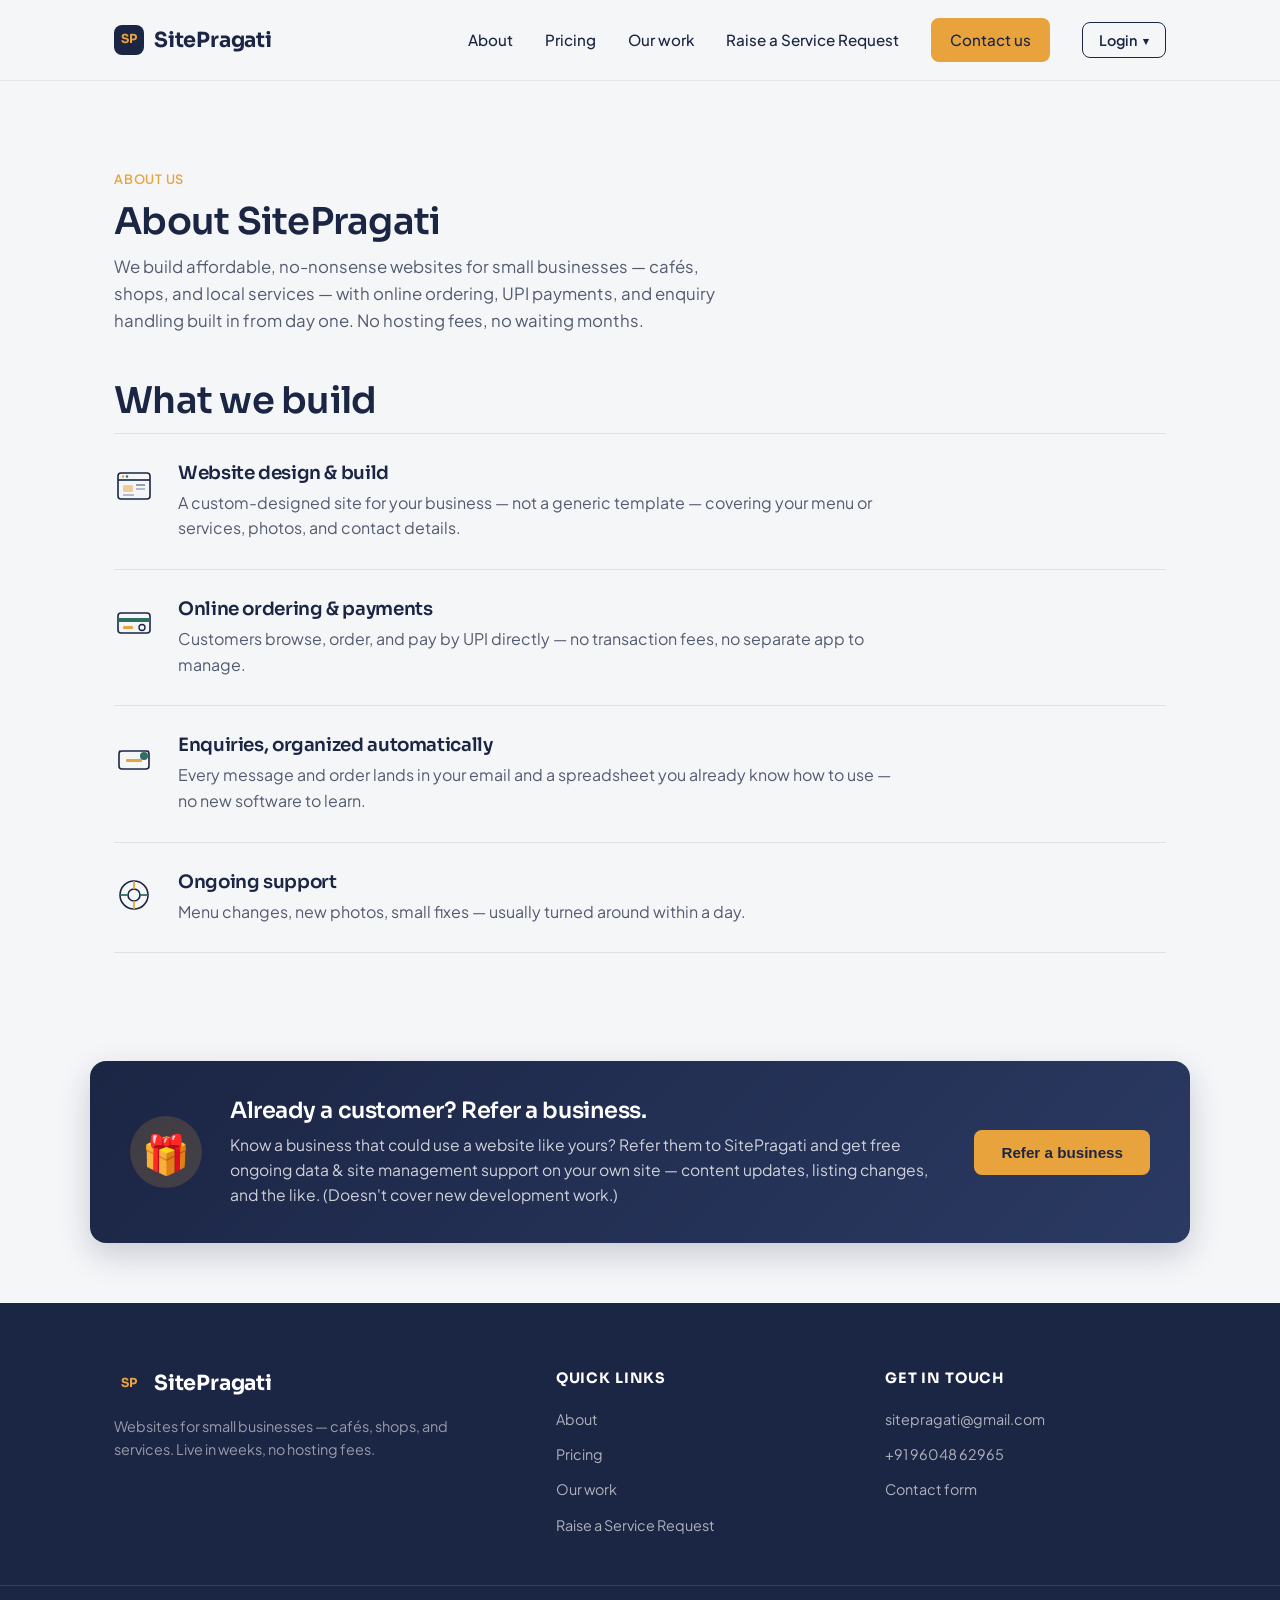
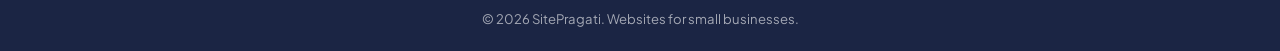
==== commit 78a4d82b: "Add the "Refer a business" banner to About, Pricing, and Contact It previously only appeared on the " ====
--- a/about.html
+++ b/about.html
@@ -80,6 +80,17 @@
     </div>
   </section>
 
+  <section id="referral" class="referral-section">
+    <div class="wrap referral-card">
+      <div class="referral-card-icon">🎁</div>
+      <div class="referral-card-text">
+        <h2>Already a customer? Refer a business.</h2>
+        <p>Know a business that could use a website like yours? Refer them to SitePragati and get free ongoing data &amp; site management support on your own site — content updates, listing changes, and the like. (Doesn't cover new development work.)</p>
+      </div>
+      <button type="button" id="referBusinessBtn" class="btn btn-primary">Refer a business</button>
+    </div>
+  </section>
+
 </main>
 
 <footer class="site-footer">
--- a/style.css
+++ b/style.css
@@ -256,38 +256,6 @@
   .case-study{grid-template-columns:1fr;}
 }
 
-/* ===== Razorpay demo ===== */
-.razorpay-demo{background:var(--paper-dim);}
-.razorpay-grid{display:grid; grid-template-columns:1.1fr 0.9fr; gap:48px; align-items:center;}
-.razorpay-grid > *{min-width:0;}
-.demo-badge{
-  display:inline-block; font-size:0.76rem; font-weight:600; color:var(--teal);
-  text-transform:uppercase; letter-spacing:0.06em;
-  background:rgba(47,111,98,0.1); padding:5px 12px; border-radius:20px; margin-bottom:16px;
-}
-.razorpay-copy p{color:var(--slate); margin-bottom:16px; max-width:48ch;}
-.test-details{
-  font-size:0.85rem; background:var(--white); padding:14px 16px;
-  border-radius:var(--radius-sm); border:1px solid rgba(27,37,68,0.1); color:var(--navy);
-  line-height:1.7;
-}
-.razorpay-box{
-  background:var(--white); border-radius:var(--radius-md); padding:32px;
-  border:1px solid rgba(27,37,68,0.1); display:flex; flex-direction:column; gap:12px;
-  box-shadow:var(--shadow-card);
-}
-.razorpay-box label{font-size:0.88rem; font-weight:600; color:var(--navy);}
-.razorpay-box input{
-  padding:12px 14px; border:1px solid rgba(27,37,68,0.2); border-radius:var(--radius-sm);
-  font-family:inherit; font-size:1rem; background:var(--paper); color:var(--navy);
-}
-.razorpay-box .btn{margin-top:6px;}
-#razorpayStatus{min-height:1.2em; font-weight:500;}
-
-@media (max-width:860px){
-  .razorpay-grid{grid-template-columns:1fr;}
-}
-
 /* ===== Testimonials ===== */
 .quote-grid{display:grid; grid-template-columns:1fr 1fr; gap:40px;}
 .quote-grid > *{min-width:0;}
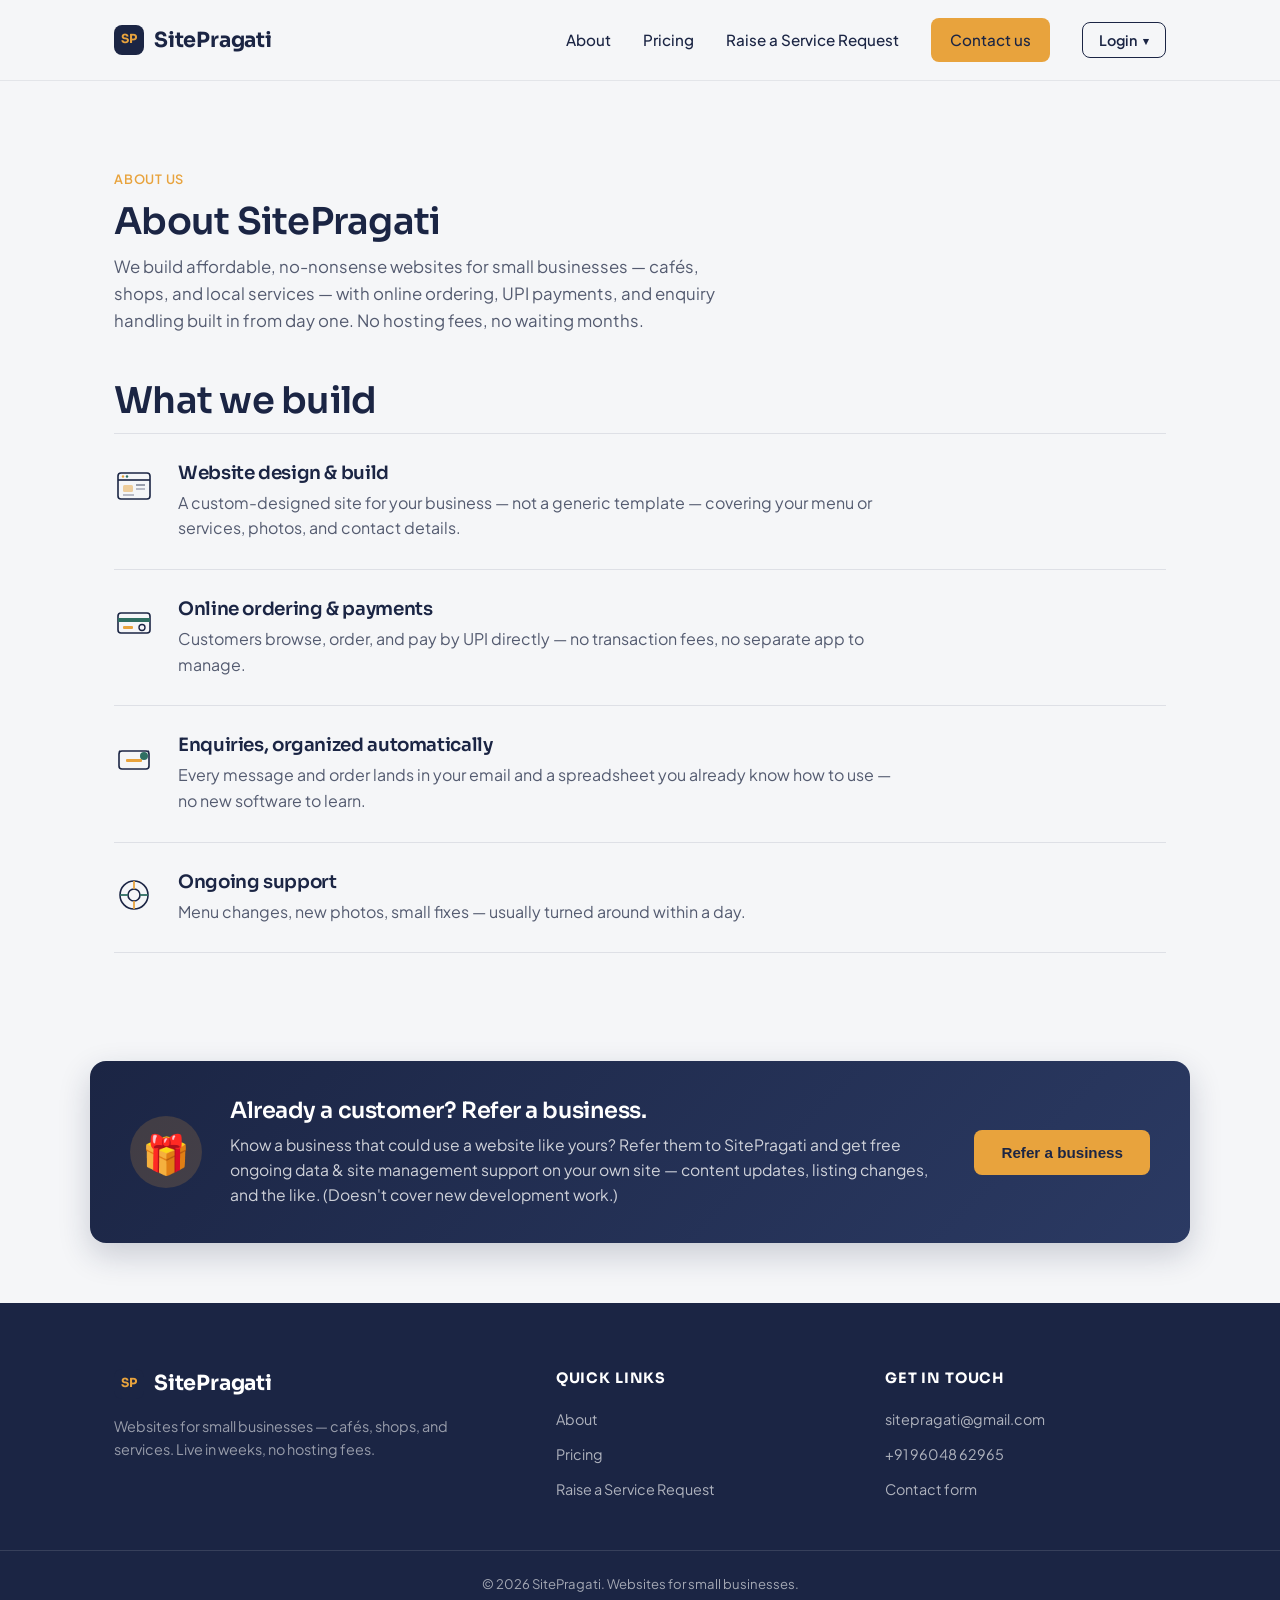
==== commit 737797e5: "Remove the "Our work" section from the home page Drop the case-studies + testimonials section (and i" ====
--- a/about.html
+++ b/about.html
@@ -22,7 +22,6 @@
     <ul class="nav-links" id="navLinks">
       <li><a href="about.html">About</a></li>
       <li><a href="pricing.html">Pricing</a></li>
-      <li><a href="index.html#work">Our work</a></li>
       <li><a href="raise-request.html">Raise a Service Request</a></li>
       <li><a href="contact.html" class="btn btn-primary btn-small">Contact us</a></li>
       <li class="login-dropdown">
@@ -104,8 +103,7 @@
       <ul>
         <li><a href="about.html">About</a></li>
         <li><a href="pricing.html">Pricing</a></li>
-        <li><a href="index.html#work">Our work</a></li>
-        <li><a href="raise-request.html">Raise a Service Request</a></li>
+          <li><a href="raise-request.html">Raise a Service Request</a></li>
       </ul>
     </div>
     <div class="footer-col">
--- a/style.css
+++ b/style.css
@@ -215,60 +215,6 @@
   .care-plan-price{text-align:left;}
 }
 
-/* ===== Work / Case study ===== */
-.work{background:var(--navy); color:var(--white);}
-.work h2, .work .section-lead{color:var(--white);}
-.work .section-lead{color:rgba(255,255,255,0.7);}
-.testimonials-inline{margin-top:80px; padding-top:64px; border-top:1px solid rgba(255,255,255,0.12);}
-.testimonials-inline h3{color:var(--white); font-size:1.4rem; margin-bottom:28px;}
-.work blockquote::before{color:var(--amber); opacity:0.25;}
-.work blockquote p{color:var(--white);}
-.work blockquote cite{color:rgba(255,255,255,0.6);}
-.work .testimonial-note{color:rgba(255,255,255,0.6);}
-.case-study{display:grid; grid-template-columns:1.1fr 0.9fr; gap:48px; align-items:center;}
-.case-study > *{min-width:0;}
-.case-study + .case-study{margin-top:64px; padding-top:64px; border-top:1px solid rgba(255,255,255,0.12);}
-.work-status{color:rgba(255,255,255,0.6); font-size:0.95rem;}
-.browser-frame{
-  background:var(--white); border-radius:var(--radius-md); overflow:hidden;
-  box-shadow:0 20px 50px rgba(0,0,0,0.35);
-  transition:transform 0.25s ease, box-shadow 0.25s ease;
-}
-.browser-frame:hover{transform:translateY(-4px); box-shadow:0 26px 60px rgba(0,0,0,0.4);}
-.browser-bar{
-  display:flex; align-items:center; gap:6px; padding:10px 14px;
-  background:var(--paper-dim);
-}
-.browser-bar span{width:9px; height:9px; border-radius:50%; background:rgba(27,37,68,0.25);}
-.browser-url{
-  margin-left:12px; font-size:0.75rem; color:var(--slate);
-  background:var(--white); padding:3px 10px; border-radius:4px;
-}
-.case-kicker{color:var(--amber); font-weight:600; font-size:0.8rem; text-transform:uppercase; letter-spacing:0.06em; margin-bottom:10px;}
-.case-copy h3{font-size:1.6rem; color:var(--white); margin-bottom:14px;}
-.case-copy p{color:rgba(255,255,255,0.78); margin-bottom:26px;}
-.case-stats{display:flex; gap:32px; list-style:none; flex-wrap:wrap;}
-.case-stats li{display:flex; flex-direction:column;}
-.case-stats strong{font-family:'Sora', sans-serif; font-size:1.3rem; color:var(--amber);}
-.case-stats span{font-size:0.82rem; color:rgba(255,255,255,0.6);}
-
-@media (max-width:860px){
-  .case-study{grid-template-columns:1fr;}
-}
-
-/* ===== Testimonials ===== */
-.quote-grid{display:grid; grid-template-columns:1fr 1fr; gap:40px;}
-.quote-grid > *{min-width:0;}
-blockquote{border-left:3px solid var(--teal); padding-left:24px; position:relative;}
-blockquote::before{
-  content:'"'; position:absolute; left:20px; top:-30px;
-  font-family:'Sora', sans-serif; font-size:3.4rem; font-weight:700;
-  color:var(--teal); opacity:0.18; line-height:1;
-}
-blockquote p{font-size:1.1rem; margin-bottom:14px; color:var(--navy); position:relative;}
-blockquote cite{font-size:0.88rem; color:var(--slate); font-style:normal;}
-.testimonial-note{margin-top:36px; font-size:0.85rem; color:var(--slate); font-style:italic;}
-
 /* ===== Referral ===== */
 .referral-section{padding:20px 0 60px;}
 .referral-card{
@@ -292,10 +238,6 @@
   .referral-card .btn{width:100%; text-align:center;}
 }
 
-@media (max-width:700px){
-  .quote-grid{grid-template-columns:1fr;}
-}
-
 /* ===== Contact ===== */
 .contact-grid{display:grid; grid-template-columns:0.9fr 1.1fr; gap:56px;}
 .contact-grid > *{min-width:0;}
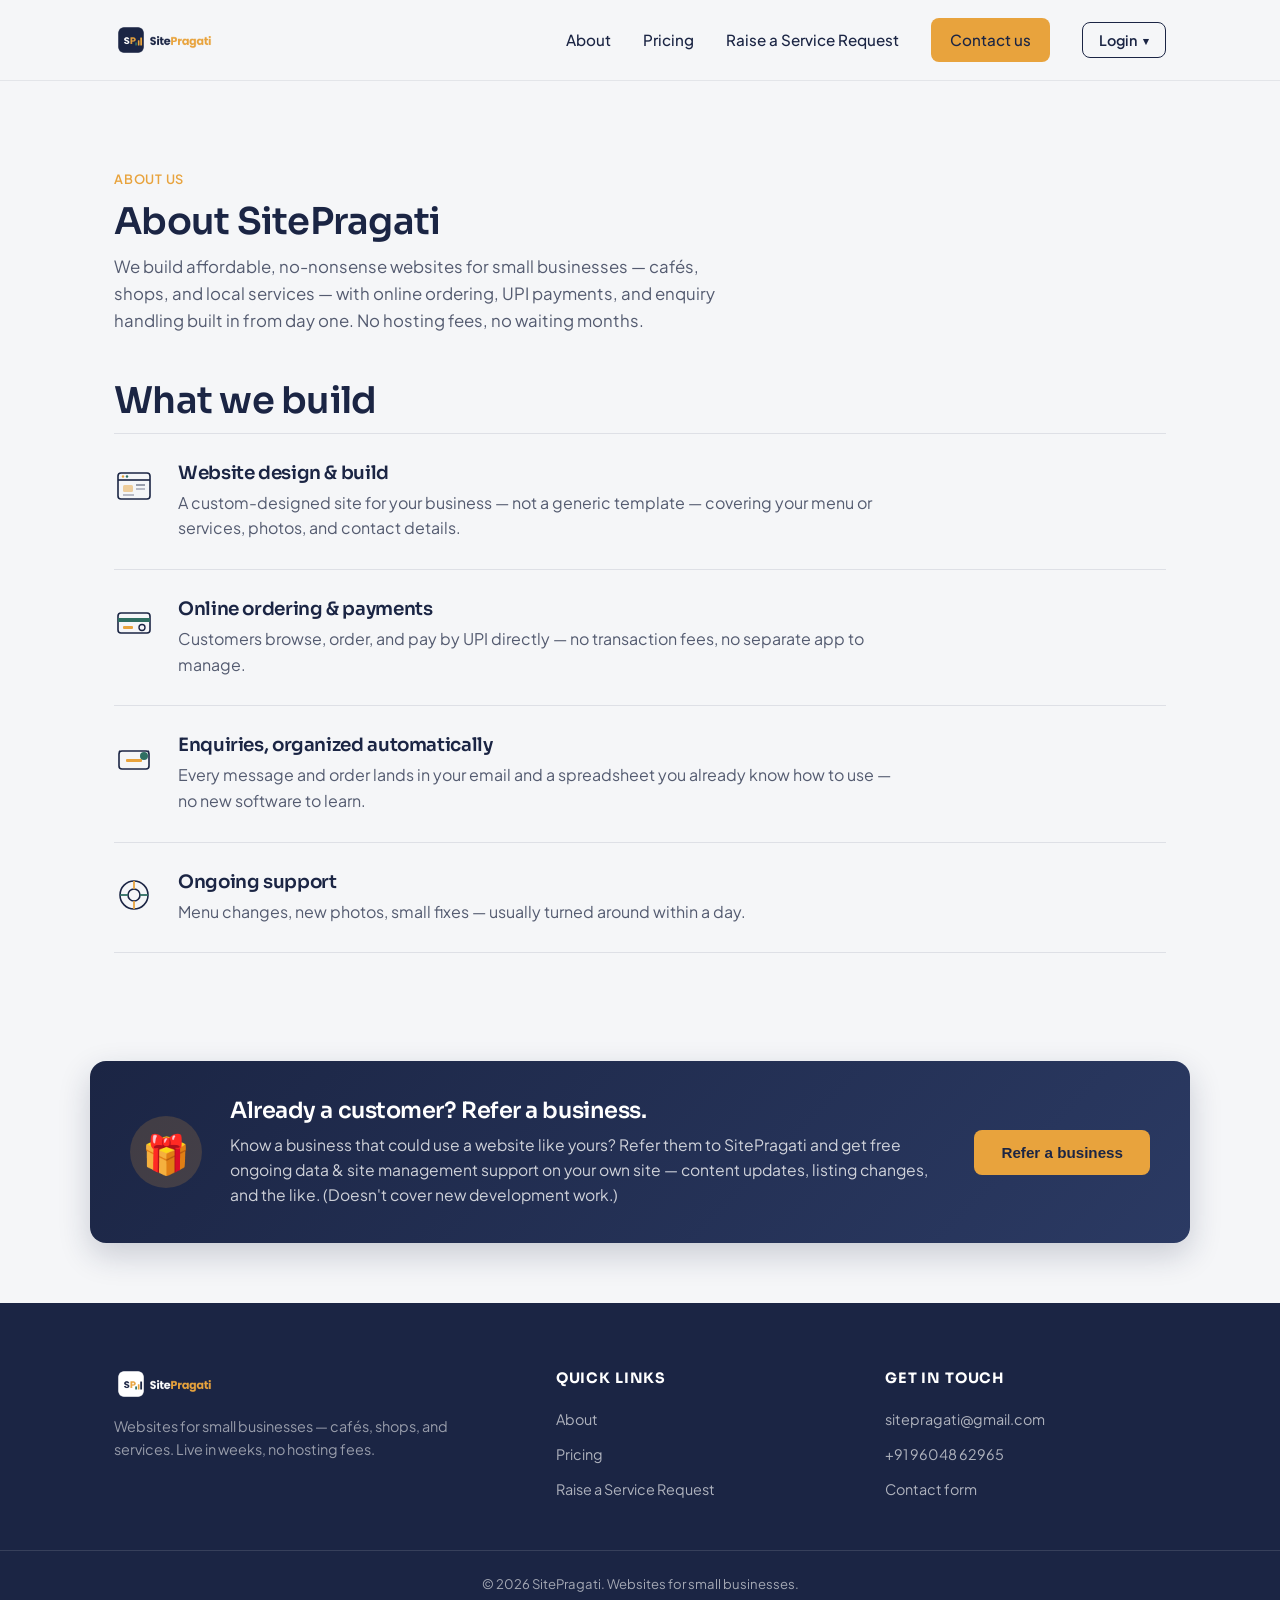
==== commit 5b49d582: "Replace the CSS "SP" monogram with the real designed logo Swap the placeholder navy square + "SP" te" ====
--- a/about.html
+++ b/about.html
@@ -6,6 +6,9 @@
 <meta name="description" content="SitePragati builds affordable websites for small businesses — cafés, shops, and services — with online ordering, UPI payments, and enquiry handling built in from day one. No hosting fees, live in weeks.">
 <link rel="canonical" href="https://sitepragati.in/about.html">
 <title>About — SitePragati</title>
+<link rel="icon" href="favicon.ico" sizes="any">
+<link rel="icon" type="image/png" href="images/favicon-32.png" sizes="32x32">
+<link rel="apple-touch-icon" href="images/apple-touch-icon.png">
 <link rel="preconnect" href="https://fonts.googleapis.com">
 <link rel="preconnect" href="https://fonts.gstatic.com" crossorigin>
 <link href="https://fonts.googleapis.com/css2?family=Sora:wght@500;600;700&family=Plus+Jakarta+Sans:wght@400;500;600;700&display=swap" rel="stylesheet">
@@ -17,7 +20,7 @@
 
 <header>
   <nav class="nav">
-    <a href="/" class="brand"><span class="brand-mark" aria-hidden="true">SP</span>SitePragati</a>
+    <a href="/" class="brand"><img src="images/logo-horizontal-color.png" alt="SitePragati" class="brand-logo"></a>
     <button class="nav-toggle" id="navToggle" aria-label="Open menu" aria-expanded="false">&#9776;</button>
     <ul class="nav-links" id="navLinks">
       <li><a href="about.html">About</a></li>
@@ -95,7 +98,7 @@
 <footer class="site-footer">
   <div class="wrap footer-grid">
     <div class="footer-brand">
-      <p class="brand footer-logo"><span class="brand-mark" aria-hidden="true">SP</span>SitePragati</p>
+      <p class="brand footer-logo"><img src="images/logo-horizontal-reversed.png" alt="SitePragati" class="brand-logo"></p>
       <p class="footer-tagline">Websites for small businesses — cafés, shops, and services. Live in weeks, no hosting fees.</p>
     </div>
     <div class="footer-col">
--- a/style.css
+++ b/style.css
@@ -51,18 +51,8 @@
   display:flex; align-items:center; justify-content:space-between;
   padding:18px 24px; max-width:1100px; margin:0 auto;
 }
-.brand{
-  font-family:'Sora', sans-serif; font-weight:700; font-size:1.3rem;
-  color:var(--navy); letter-spacing:-0.01em;
-  display:flex; align-items:center; gap:10px;
-}
-.brand-mark{
-  display:flex; align-items:center; justify-content:center;
-  width:30px; height:30px; border-radius:var(--radius-sm);
-  background:var(--navy); color:var(--amber);
-  font-size:0.78rem; font-weight:700; letter-spacing:0;
-  flex-shrink:0;
-}
+.brand{display:flex; align-items:center;}
+.brand-logo{height:34px; width:auto; display:block;}
 .nav-links{display:flex; align-items:center; gap:32px; list-style:none;}
 .nav-links a{font-size:0.95rem; font-weight:500; color:var(--navy);}
 .nav-links a:not(.btn):hover{color:var(--teal);}
@@ -269,7 +259,7 @@
   display:grid; grid-template-columns:1.4fr 1fr 1fr; gap:48px;
   padding-bottom:48px;
 }
-.footer-brand .brand{color:var(--white); margin-bottom:14px;}
+.footer-brand .brand{margin-bottom:14px;}
 .footer-tagline{color:rgba(255,255,255,0.55); max-width:34ch; line-height:1.6;}
 .footer-col h4{
   font-family:'Sora', sans-serif; color:var(--white); font-size:0.9rem;
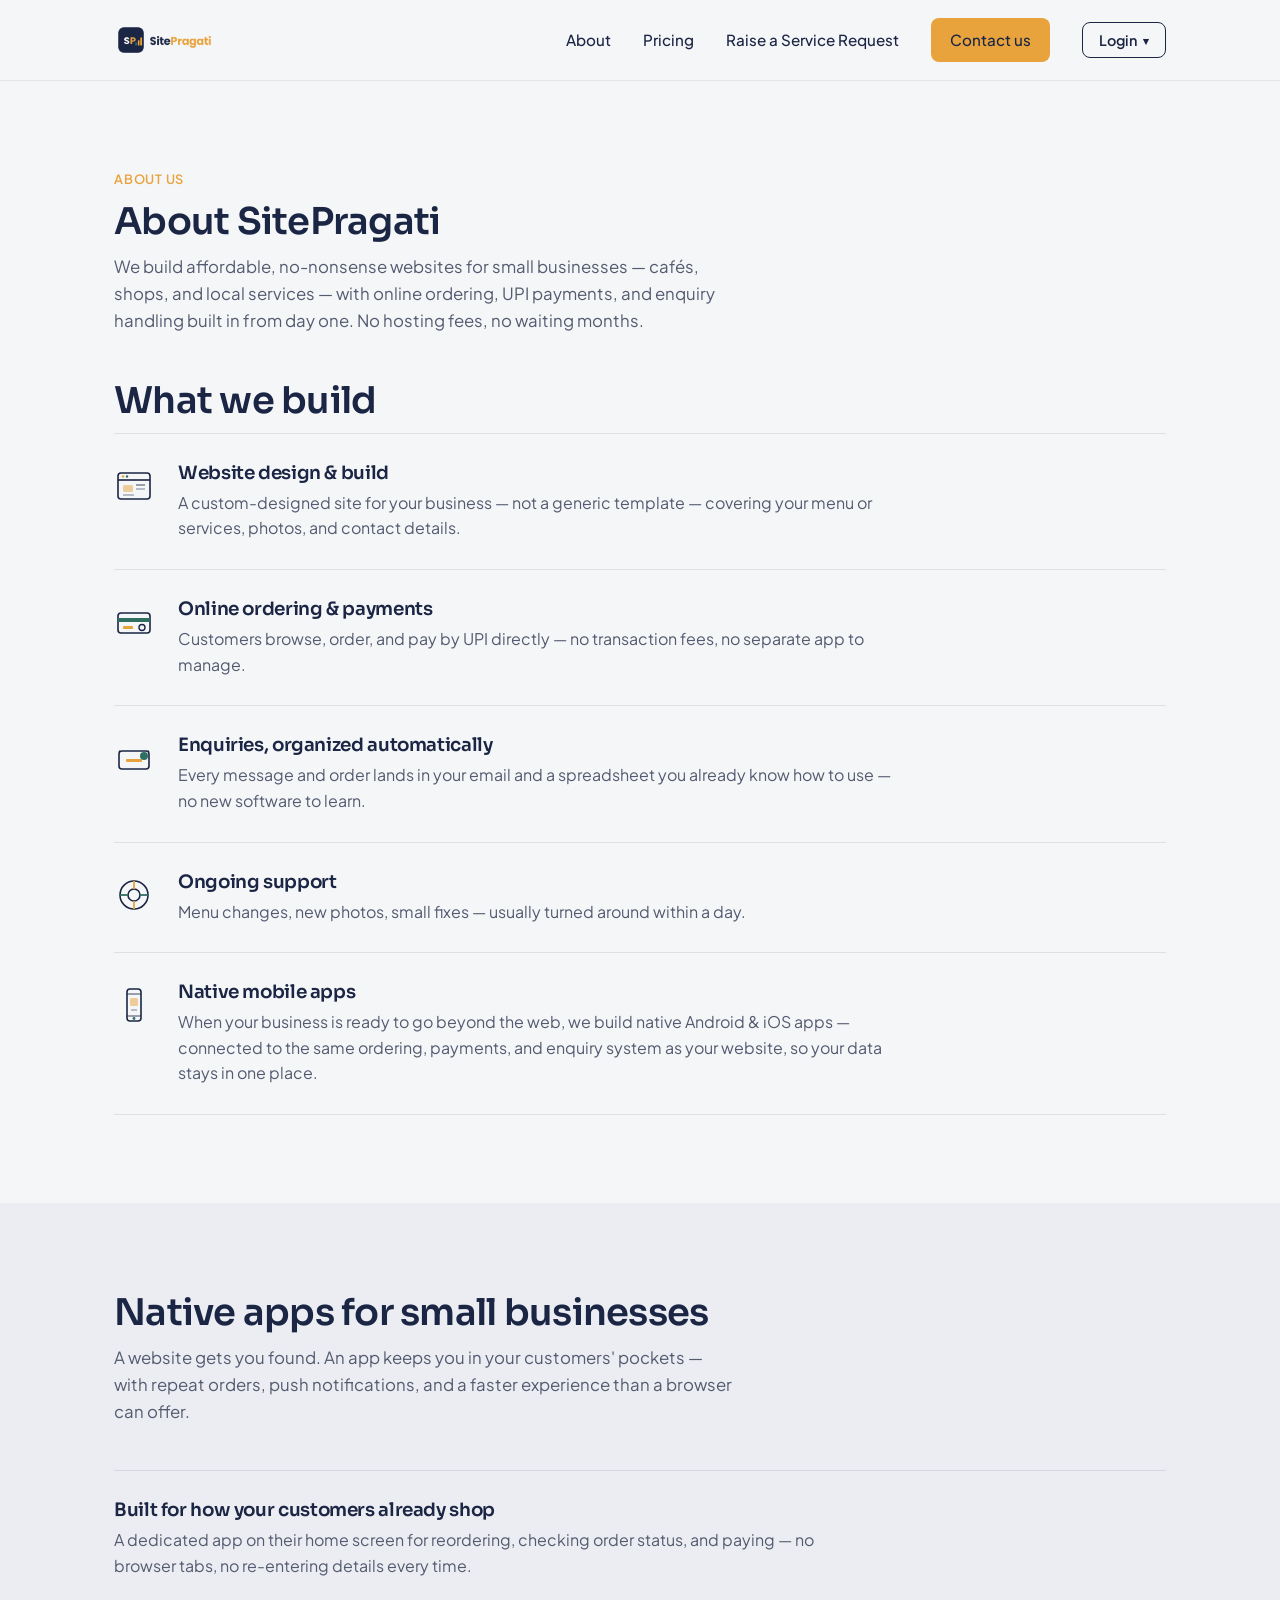
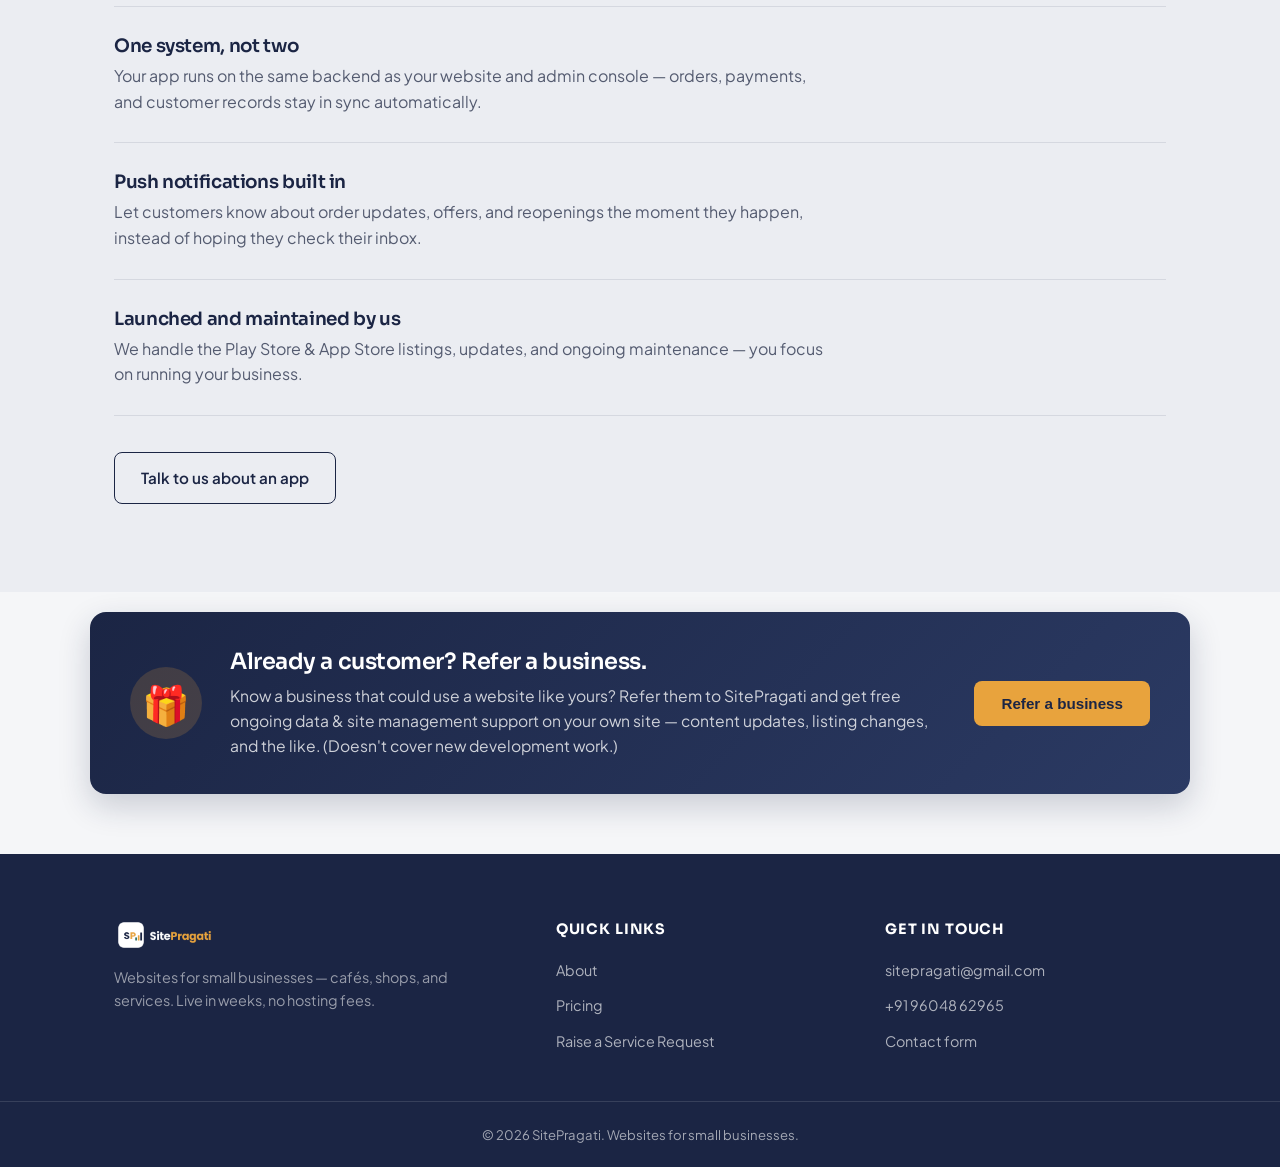
==== commit 38e2d655: "Add native mobile app content to the About page Adds a "Native mobile apps" entry to the existing se" ====
--- a/about.html
+++ b/about.html
@@ -78,7 +78,48 @@
             <p>Menu changes, new photos, small fixes — usually turned around within a day.</p>
           </div>
         </li>
+        <li>
+          <img src="images/icon-app.svg" alt="" aria-hidden="true">
+          <div>
+            <h3>Native mobile apps</h3>
+            <p>When your business is ready to go beyond the web, we build native Android &amp; iOS apps — connected to the same ordering, payments, and enquiry system as your website, so your data stays in one place.</p>
+          </div>
+        </li>
       </ul>
+    </div>
+  </section>
+
+  <section class="app-dev-section">
+    <div class="wrap">
+      <h2>Native apps for small businesses</h2>
+      <p class="section-lead">A website gets you found. An app keeps you in your customers' pockets — with repeat orders, push notifications, and a faster experience than a browser can offer.</p>
+      <ul class="service-list">
+        <li>
+          <div>
+            <h3>Built for how your customers already shop</h3>
+            <p>A dedicated app on their home screen for reordering, checking order status, and paying — no browser tabs, no re-entering details every time.</p>
+          </div>
+        </li>
+        <li>
+          <div>
+            <h3>One system, not two</h3>
+            <p>Your app runs on the same backend as your website and admin console — orders, payments, and customer records stay in sync automatically.</p>
+          </div>
+        </li>
+        <li>
+          <div>
+            <h3>Push notifications built in</h3>
+            <p>Let customers know about order updates, offers, and reopenings the moment they happen, instead of hoping they check their inbox.</p>
+          </div>
+        </li>
+        <li>
+          <div>
+            <h3>Launched and maintained by us</h3>
+            <p>We handle the Play Store &amp; App Store listings, updates, and ongoing maintenance — you focus on running your business.</p>
+          </div>
+        </li>
+      </ul>
+      <a href="contact.html" class="btn btn-outline">Talk to us about an app</a>
     </div>
   </section>
 
--- a/style.css
+++ b/style.css
@@ -151,6 +151,10 @@
 .service-list h3{font-size:1.15rem; margin-bottom:6px;}
 .service-list p{color:var(--slate); max-width:60ch;}
 
+.app-dev-section{background:var(--paper-dim);}
+.app-dev-section .service-list li{align-items:flex-start;}
+.app-dev-section .btn{margin-top:36px;}
+
 /* ===== Pricing ===== */
 .price-grid{display:grid; grid-template-columns:1fr 1fr 1fr; gap:24px; align-items:stretch; margin-bottom:40px;}
 .price-grid > *{min-width:0;}
@@ -247,6 +251,35 @@
 form .btn{margin-top:6px; align-self:flex-start;}
 .form-note{font-size:0.82rem; color:var(--slate);}
 
+.mode-toggle{
+  display:flex; gap:0; margin-bottom:20px;
+  border:1px solid rgba(27,37,68,0.15); border-radius:var(--radius-sm); overflow:hidden;
+}
+.mode-toggle-btn{
+  flex:1; padding:10px 0; background:var(--paper); border:none; cursor:pointer;
+  font-family:inherit; font-size:0.9rem; font-weight:600; color:var(--slate);
+}
+.mode-toggle-btn.active{background:var(--navy); color:var(--white);}
+.mode-toggle-btn:not(.active):hover{background:var(--paper-dim);}
+
+.track-result{
+  margin-top:4px; padding:20px 24px; background:var(--white);
+  border:1px solid rgba(27,37,68,0.1); border-radius:var(--radius-md);
+}
+.track-result h3{font-size:1.05rem; margin-bottom:6px;}
+.track-result p{color:var(--slate); font-size:0.9rem; margin-bottom:2px;}
+.track-status-badge{
+  display:inline-block; padding:4px 12px; border-radius:20px;
+  font-size:0.82rem; font-weight:600; margin-top:10px;
+}
+.track-status-open{background:rgba(232,163,61,0.15); color:var(--amber-dark);}
+.track-status-in-progress{background:rgba(47,111,98,0.15); color:var(--teal);}
+.track-status-payment-pending{background:rgba(176,69,58,0.15); color:#B0453A;}
+.track-status-payment-submitted{background:rgba(47,111,98,0.15); color:var(--teal);}
+.track-status-payment-received{background:rgba(47,111,98,0.25); color:var(--teal); font-weight:700;}
+.track-status-resolved{background:rgba(27,37,68,0.1); color:var(--navy);}
+.track-status-closed{background:rgba(84,91,112,0.15); color:var(--slate);}
+
 @media (max-width:860px){
   .contact-grid{grid-template-columns:1fr;}
 }
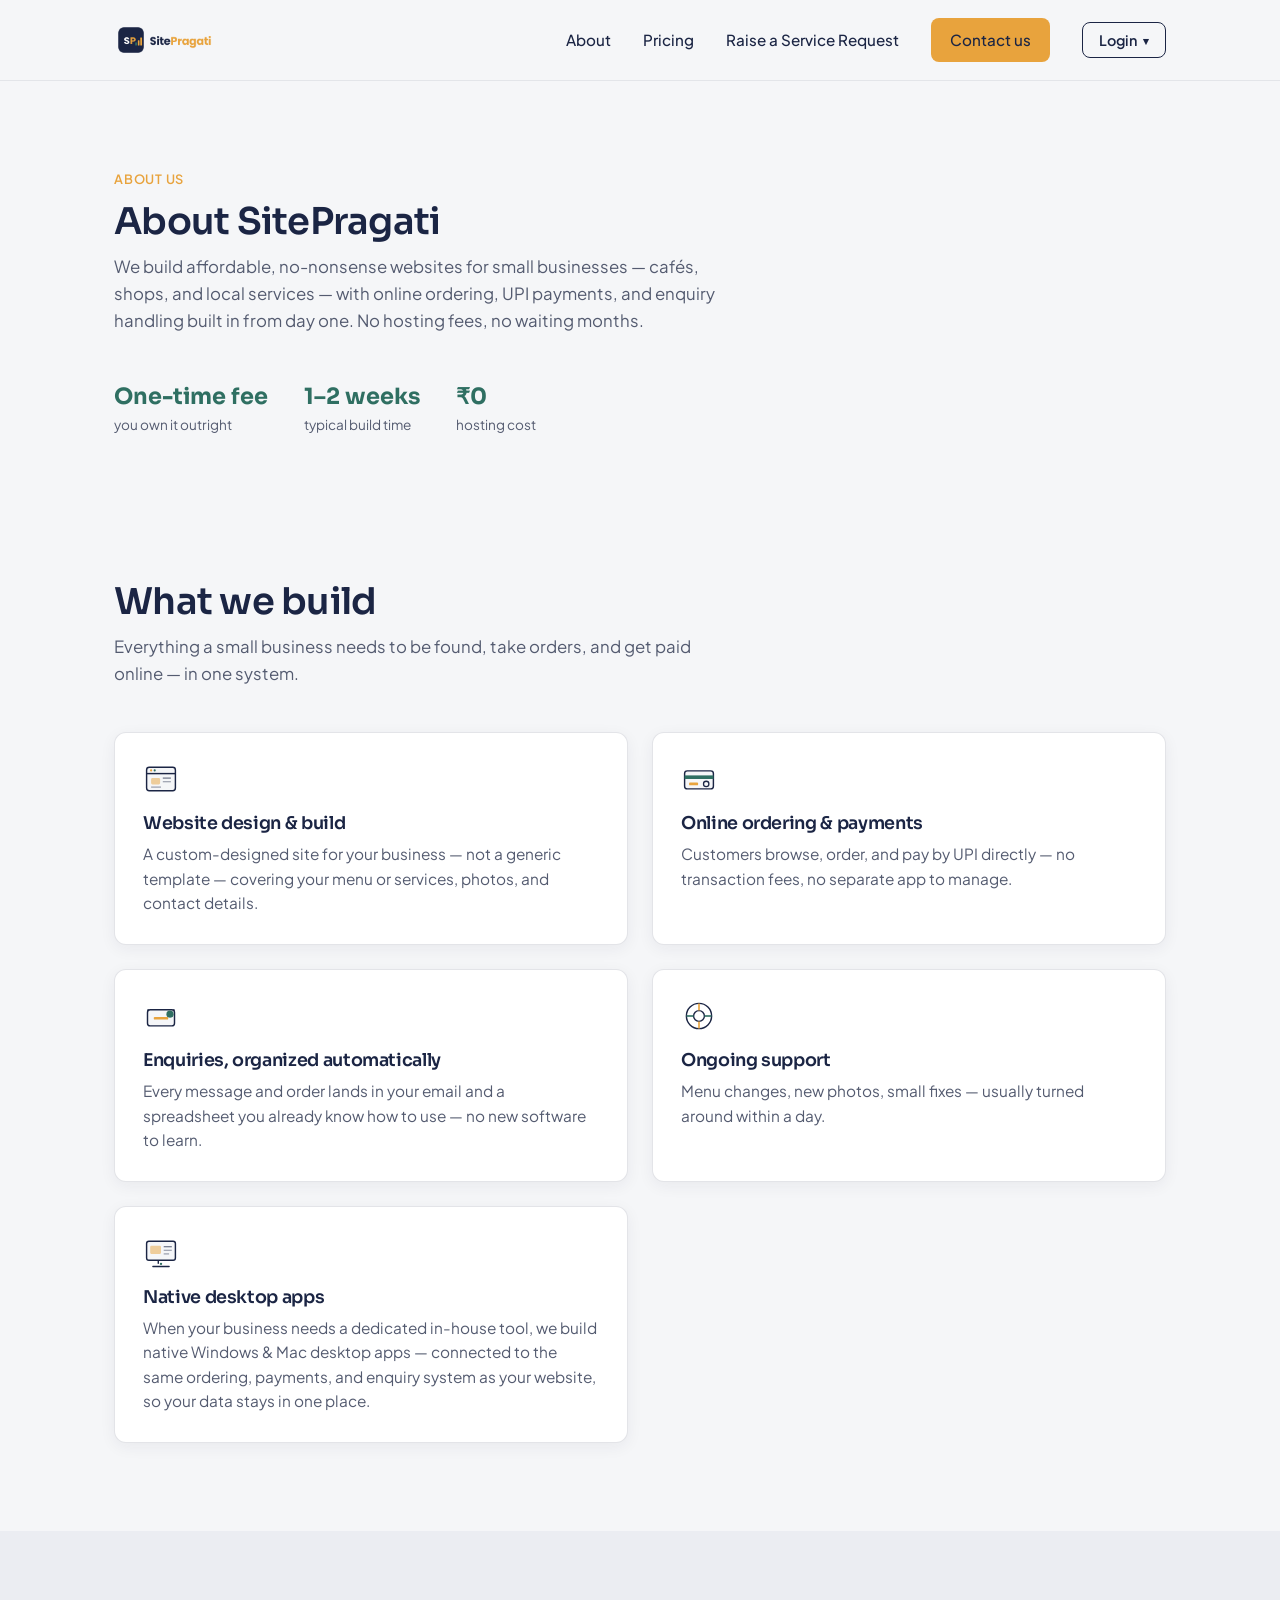
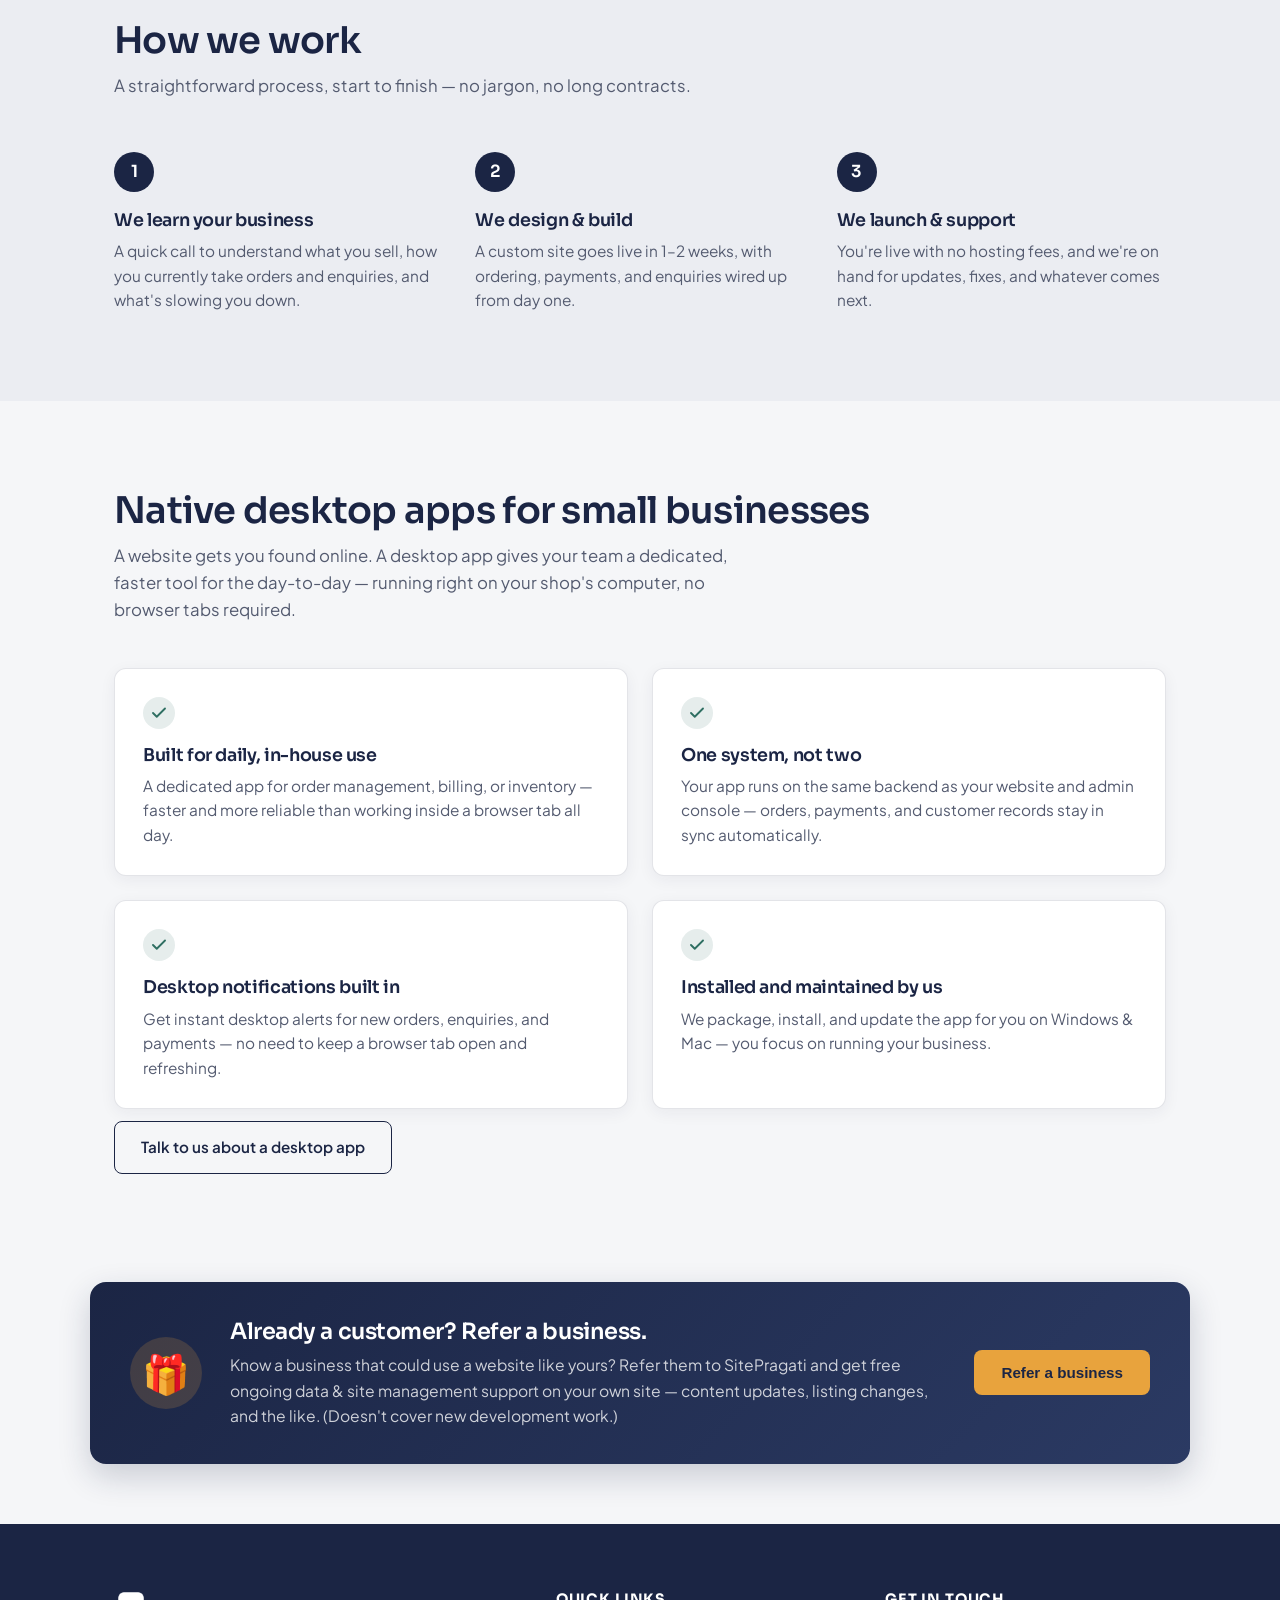
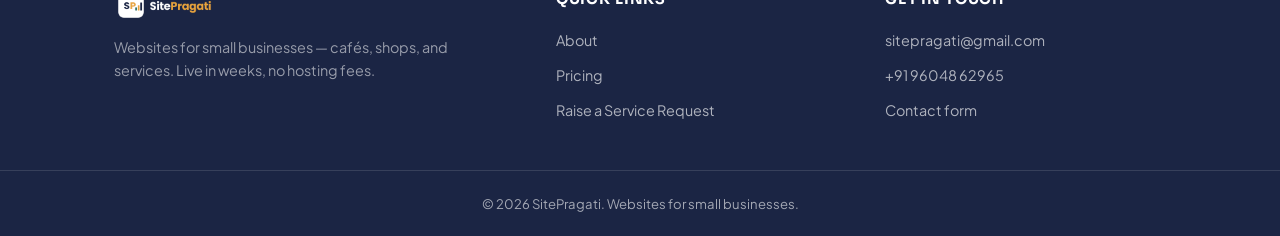
==== commit 68b3d1dd: "Redesign About page and correct app content to desktop-only - Corrects the app offering: it's a nati" ====
--- a/about.html
+++ b/about.html
@@ -42,84 +42,109 @@
 
 <main id="main">
 
-  <section class="services">
+  <section class="about-hero">
     <div class="wrap">
       <span class="page-eyebrow">About us</span>
       <h1 class="page-title">About SitePragati</h1>
       <p class="section-lead">We build affordable, no-nonsense websites for small businesses — cafés, shops, and local services — with online ordering, UPI payments, and enquiry handling built in from day one. No hosting fees, no waiting months.</p>
+      <ul class="hero-facts">
+        <li><strong>One-time fee</strong><span>you own it outright</span></li>
+        <li><strong>1–2 weeks</strong><span>typical build time</span></li>
+        <li><strong>₹0</strong><span>hosting cost</span></li>
+      </ul>
+    </div>
+  </section>
 
+  <section class="services">
+    <div class="wrap">
       <h2>What we build</h2>
-      <ul class="service-list">
-        <li>
+      <p class="section-lead">Everything a small business needs to be found, take orders, and get paid online — in one system.</p>
+      <div class="feature-grid">
+        <div class="feature-card">
           <img src="images/icon-design.svg" alt="" aria-hidden="true">
-          <div>
-            <h3>Website design &amp; build</h3>
-            <p>A custom-designed site for your business — not a generic template — covering your menu or services, photos, and contact details.</p>
-          </div>
-        </li>
-        <li>
+          <h3>Website design &amp; build</h3>
+          <p>A custom-designed site for your business — not a generic template — covering your menu or services, photos, and contact details.</p>
+        </div>
+        <div class="feature-card">
           <img src="images/icon-payment.svg" alt="" aria-hidden="true">
-          <div>
-            <h3>Online ordering &amp; payments</h3>
-            <p>Customers browse, order, and pay by UPI directly — no transaction fees, no separate app to manage.</p>
-          </div>
-        </li>
-        <li>
+          <h3>Online ordering &amp; payments</h3>
+          <p>Customers browse, order, and pay by UPI directly — no transaction fees, no separate app to manage.</p>
+        </div>
+        <div class="feature-card">
           <img src="images/icon-inbox.svg" alt="" aria-hidden="true">
-          <div>
-            <h3>Enquiries, organized automatically</h3>
-            <p>Every message and order lands in your email and a spreadsheet you already know how to use — no new software to learn.</p>
-          </div>
-        </li>
-        <li>
+          <h3>Enquiries, organized automatically</h3>
+          <p>Every message and order lands in your email and a spreadsheet you already know how to use — no new software to learn.</p>
+        </div>
+        <div class="feature-card">
           <img src="images/icon-support.svg" alt="" aria-hidden="true">
-          <div>
-            <h3>Ongoing support</h3>
-            <p>Menu changes, new photos, small fixes — usually turned around within a day.</p>
-          </div>
-        </li>
-        <li>
+          <h3>Ongoing support</h3>
+          <p>Menu changes, new photos, small fixes — usually turned around within a day.</p>
+        </div>
+        <div class="feature-card">
           <img src="images/icon-app.svg" alt="" aria-hidden="true">
-          <div>
-            <h3>Native mobile apps</h3>
-            <p>When your business is ready to go beyond the web, we build native Android &amp; iOS apps — connected to the same ordering, payments, and enquiry system as your website, so your data stays in one place.</p>
-          </div>
-        </li>
-      </ul>
+          <h3>Native desktop apps</h3>
+          <p>When your business needs a dedicated in-house tool, we build native Windows &amp; Mac desktop apps — connected to the same ordering, payments, and enquiry system as your website, so your data stays in one place.</p>
+        </div>
+      </div>
+    </div>
+  </section>
+
+  <section class="steps-section">
+    <div class="wrap">
+      <h2>How we work</h2>
+      <p class="section-lead">A straightforward process, start to finish — no jargon, no long contracts.</p>
+      <div class="steps">
+        <div class="step">
+          <h3>We learn your business</h3>
+          <p>A quick call to understand what you sell, how you currently take orders and enquiries, and what's slowing you down.</p>
+        </div>
+        <div class="step">
+          <h3>We design &amp; build</h3>
+          <p>A custom site goes live in 1–2 weeks, with ordering, payments, and enquiries wired up from day one.</p>
+        </div>
+        <div class="step">
+          <h3>We launch &amp; support</h3>
+          <p>You're live with no hosting fees, and we're on hand for updates, fixes, and whatever comes next.</p>
+        </div>
+      </div>
     </div>
   </section>
 
   <section class="app-dev-section">
     <div class="wrap">
-      <h2>Native apps for small businesses</h2>
-      <p class="section-lead">A website gets you found. An app keeps you in your customers' pockets — with repeat orders, push notifications, and a faster experience than a browser can offer.</p>
-      <ul class="service-list">
-        <li>
-          <div>
-            <h3>Built for how your customers already shop</h3>
-            <p>A dedicated app on their home screen for reordering, checking order status, and paying — no browser tabs, no re-entering details every time.</p>
+      <h2>Native desktop apps for small businesses</h2>
+      <p class="section-lead">A website gets you found online. A desktop app gives your team a dedicated, faster tool for the day-to-day — running right on your shop's computer, no browser tabs required.</p>
+      <div class="feature-grid">
+        <div class="feature-card">
+          <div class="feature-card-check">
+            <svg viewBox="0 0 24 24" fill="none" stroke="currentColor" stroke-width="2.5" stroke-linecap="round" stroke-linejoin="round"><polyline points="20 6 9 17 4 12"/></svg>
           </div>
-        </li>
-        <li>
-          <div>
-            <h3>One system, not two</h3>
-            <p>Your app runs on the same backend as your website and admin console — orders, payments, and customer records stay in sync automatically.</p>
+          <h3>Built for daily, in-house use</h3>
+          <p>A dedicated app for order management, billing, or inventory — faster and more reliable than working inside a browser tab all day.</p>
+        </div>
+        <div class="feature-card">
+          <div class="feature-card-check">
+            <svg viewBox="0 0 24 24" fill="none" stroke="currentColor" stroke-width="2.5" stroke-linecap="round" stroke-linejoin="round"><polyline points="20 6 9 17 4 12"/></svg>
           </div>
-        </li>
-        <li>
-          <div>
-            <h3>Push notifications built in</h3>
-            <p>Let customers know about order updates, offers, and reopenings the moment they happen, instead of hoping they check their inbox.</p>
+          <h3>One system, not two</h3>
+          <p>Your app runs on the same backend as your website and admin console — orders, payments, and customer records stay in sync automatically.</p>
+        </div>
+        <div class="feature-card">
+          <div class="feature-card-check">
+            <svg viewBox="0 0 24 24" fill="none" stroke="currentColor" stroke-width="2.5" stroke-linecap="round" stroke-linejoin="round"><polyline points="20 6 9 17 4 12"/></svg>
           </div>
-        </li>
-        <li>
-          <div>
-            <h3>Launched and maintained by us</h3>
-            <p>We handle the Play Store &amp; App Store listings, updates, and ongoing maintenance — you focus on running your business.</p>
+          <h3>Desktop notifications built in</h3>
+          <p>Get instant desktop alerts for new orders, enquiries, and payments — no need to keep a browser tab open and refreshing.</p>
+        </div>
+        <div class="feature-card">
+          <div class="feature-card-check">
+            <svg viewBox="0 0 24 24" fill="none" stroke="currentColor" stroke-width="2.5" stroke-linecap="round" stroke-linejoin="round"><polyline points="20 6 9 17 4 12"/></svg>
           </div>
-        </li>
-      </ul>
-      <a href="contact.html" class="btn btn-outline">Talk to us about an app</a>
+          <h3>Installed and maintained by us</h3>
+          <p>We package, install, and update the app for you on Windows &amp; Mac — you focus on running your business.</p>
+        </div>
+      </div>
+      <a href="contact.html" class="btn btn-outline">Talk to us about a desktop app</a>
     </div>
   </section>
 
--- a/style.css
+++ b/style.css
@@ -140,20 +140,47 @@
   .hero-visual{order:-1;}
 }
 
-/* ===== Services ===== */
-.service-list{list-style:none; display:flex; flex-direction:column; gap:0;}
-.service-list li{
-  display:flex; gap:24px; align-items:flex-start;
-  padding:28px 0; border-top:1px solid rgba(27,37,68,0.1);
-}
-.service-list li:last-child{border-bottom:1px solid rgba(27,37,68,0.1);}
-.service-list img{width:40px; height:40px; flex-shrink:0; margin-top:4px;}
-.service-list h3{font-size:1.15rem; margin-bottom:6px;}
-.service-list p{color:var(--slate); max-width:60ch;}
-
-.app-dev-section{background:var(--paper-dim);}
-.app-dev-section .service-list li{align-items:flex-start;}
-.app-dev-section .btn{margin-top:36px;}
+/* ===== About page ===== */
+.about-hero{padding-bottom:56px;}
+.about-hero .hero-facts{margin-top:8px;}
+
+.feature-grid{display:grid; grid-template-columns:1fr 1fr; gap:24px;}
+.feature-card{
+  border:1px solid rgba(27,37,68,0.12); border-radius:var(--radius-md);
+  padding:28px; background:var(--white); box-shadow:var(--shadow-card);
+  transition:transform 0.2s ease, box-shadow 0.2s ease;
+}
+.feature-card:hover{transform:translateY(-4px); box-shadow:0 12px 28px rgba(27,37,68,0.12);}
+.feature-card img{width:36px; height:36px; margin-bottom:16px;}
+.feature-card h3{font-size:1.1rem; margin-bottom:8px;}
+.feature-card p{color:var(--slate); font-size:0.96rem;}
+.feature-card-check{
+  display:flex; align-items:center; justify-content:center;
+  width:32px; height:32px; border-radius:50%; margin-bottom:16px;
+  background:rgba(47,111,98,0.12); color:var(--teal);
+}
+.feature-card-check svg{width:18px; height:18px;}
+
+.steps{display:grid; grid-template-columns:repeat(3, 1fr); gap:32px; counter-reset:step;}
+.step{position:relative; padding-top:8px;}
+.step::before{
+  counter-increment:step; content:counter(step);
+  display:flex; align-items:center; justify-content:center;
+  width:40px; height:40px; border-radius:50%; margin-bottom:18px;
+  background:var(--navy); color:var(--white);
+  font-family:'Sora', sans-serif; font-weight:600; font-size:1.05rem;
+}
+.step h3{font-size:1.1rem; margin-bottom:8px;}
+.step p{color:var(--slate); font-size:0.96rem;}
+
+.steps-section{background:var(--paper-dim);}
+
+.app-dev-section .btn{margin-top:12px;}
+
+@media (max-width:860px){
+  .feature-grid{grid-template-columns:1fr;}
+  .steps{grid-template-columns:1fr; gap:28px;}
+}
 
 /* ===== Pricing ===== */
 .price-grid{display:grid; grid-template-columns:1fr 1fr 1fr; gap:24px; align-items:stretch; margin-bottom:40px;}
